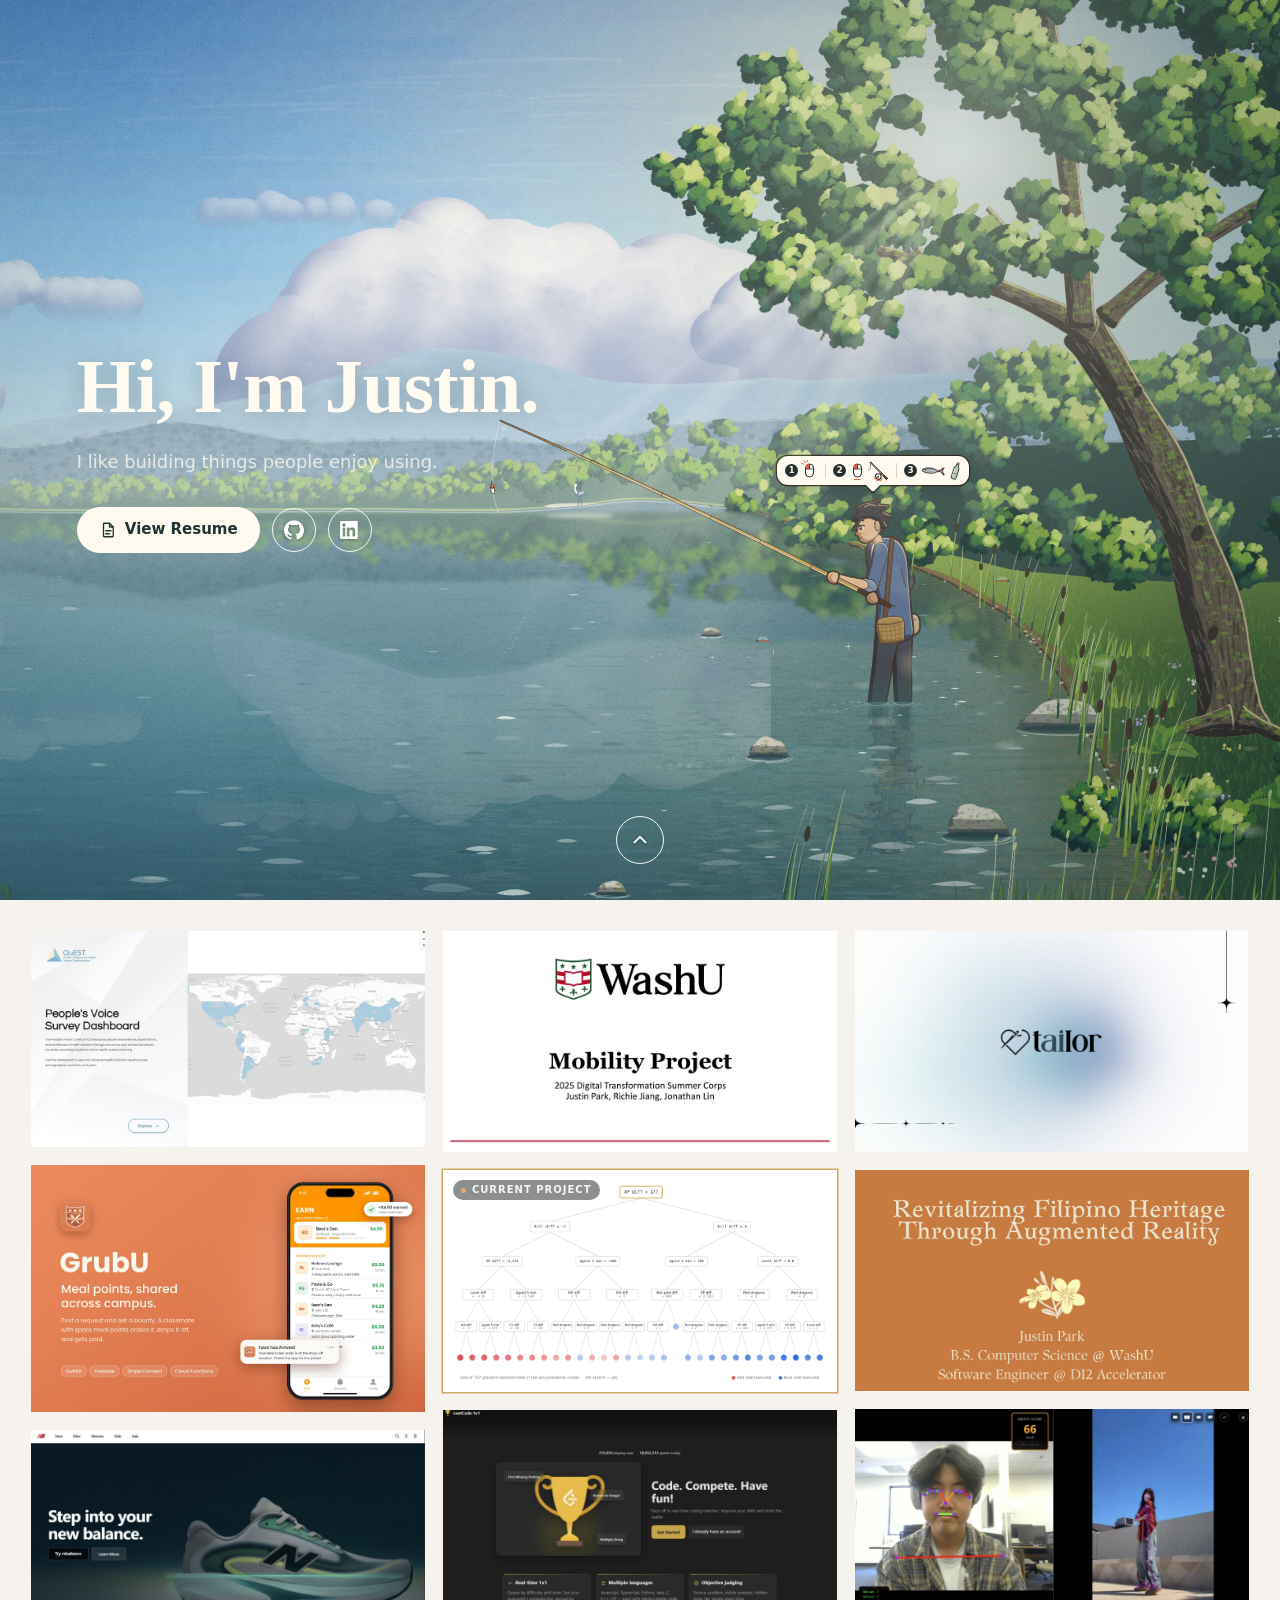
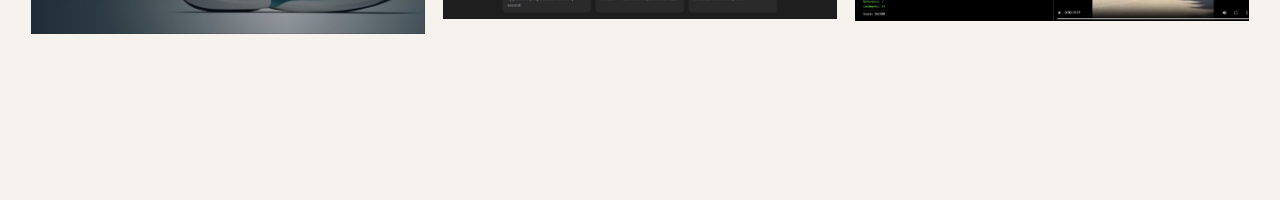
==== index.html @ 3a6d3395 "tailor kicker" ====
<!doctype html>
<html lang="en">
<head>
<meta charset="utf-8">
<meta name="viewport" content="width=device-width, initial-scale=1">
<title>Justin — Portfolio</title>
<style>
  :root { --ink: #fffaf0; --muted: rgba(255,250,240,.78); }
  * { box-sizing: border-box; }
  html, body { margin: 0; background: #2b4646; color: var(--ink); font-family: ui-serif, Georgia, "Times New Roman", serif; }
  /* the background: fixed, behind everything, ignores the pointer */
  #river { position: fixed; inset: 0; width: 100vw; height: 100vh; z-index: 0; pointer-events: none; display: block; }
  main { position: relative; z-index: 1; }
  .hero { min-height: 100vh; display: flex; align-items: center; padding: 0 clamp(20px, 6vw, 96px); }
  .hero-copy { max-width: min(560px, 42vw); }
  h1 { font-size: clamp(40px, 6vw, 84px); line-height: 1.02; margin: 0 0 22px; font-weight: 600; letter-spacing: -.01em; text-shadow: 0 1px 24px rgba(20,40,50,.25); }
  .lede { font: 400 clamp(16px, 1.4vw, 19px)/1.6 ui-sans-serif, system-ui, sans-serif; color: var(--muted); margin: 0 0 30px; max-width: 30em; }
  .actions { display: flex; align-items: center; gap: 12px; flex-wrap: wrap; }
  .cta { display: inline-flex; align-items: center; gap: 8px; font: 600 15px/1 ui-sans-serif, system-ui, sans-serif; color: #1f3434; background: #fffaf0; padding: 14px 22px; border-radius: 999px; text-decoration: none; transition: transform .2s ease, box-shadow .2s ease; }
  .cta:hover { transform: translateY(-1px); box-shadow: 0 8px 20px rgba(10,30,30,.25); }
  .cta svg { flex: none; }
  /* icon links: thin white ring like the reel arrow, frosted glass on hover */
  .icon-btn { width: 44px; height: 44px; border-radius: 50%; border: 1.5px solid rgba(255,255,255,.9); color: #fff; display: grid; place-items: center;
    transition: background-color .25s ease, backdrop-filter .25s ease, -webkit-backdrop-filter .25s ease; }
  .icon-btn svg { filter: drop-shadow(0 1px 1.5px rgba(0,0,0,.3)); }
  .icon-btn:hover { background: rgba(255,255,255,.14); -webkit-backdrop-filter: blur(10px) saturate(1.3); backdrop-filter: blur(10px) saturate(1.3); }
  .cta:focus-visible, .icon-btn:focus-visible { outline: 2px solid #fff; outline-offset: 3px; }
  .icon-btn .logo { display: block; filter: drop-shadow(0 1px 1.5px rgba(0,0,0,.3)); }
  body.dark-text { --ink: #142628; --muted: rgba(20,38,40,.78); }
  body.dark-text h1 { text-shadow: 0 1px 24px rgba(255,250,235,.35); }
  body.dark-text .cta { background: #142628; color: #fffaf0; }
  body.no-text .hero-copy { visibility: hidden; }
  /* selected work: a masonry image board, small gutters, tight edges */
  .below { background: #f6f3ee; padding: clamp(14px, 2.4vw, 32px); min-height: 100vh; }
  .board { --gap: clamp(12px, 1.4vw, 20px); display: flex; align-items: flex-start; gap: var(--gap); }
  .board .col { flex: 1 1 0; min-width: 0; display: flex; flex-direction: column; gap: var(--gap); }
  .tile { position: relative; display: block; overflow: hidden; background: #e7e2d9; color: #fff; text-decoration: none; }
  .tile img { display: block; width: 100%; height: auto; transition: transform .6s cubic-bezier(.2,.7,.2,1); }
  .tile .ph { display: block; width: 100%; }
  /* hover: darken, show the project's kicker + title (only when the tile has them) */
  .tile .info { position: absolute; inset: 0; display: grid; place-content: center; text-align: center; gap: 10px; padding: 24px;
    background: rgba(30,34,34,.62); opacity: 0; transition: opacity .3s ease; }
  .tile .info small { font: 600 13px/1 ui-sans-serif, system-ui, sans-serif; letter-spacing: .12em; text-transform: uppercase; opacity: .85; }
  .tile .info strong { font: 700 clamp(18px, 1.8vw, 24px)/1.2 ui-sans-serif, system-ui, sans-serif; }
  .tile.has-info:hover .info, .tile.has-info:focus-visible .info { opacity: 1; }
  .tile:hover img { transform: scale(1.03); }
  .tile:focus-visible { outline: 3px solid #e2b15a; outline-offset: 2px; }
  /* featured tile (e.g. my current project): a hairline ring + a quiet label */
  .tile.featured { box-shadow: 0 0 0 1.5px rgba(201,154,72,.85); }
  .tile .badge { position: absolute; top: 10px; left: 10px; z-index: 2; display: inline-flex; align-items: center; gap: 6px;
    padding: 5px 9px 5px 8px; border-radius: 999px; background: rgba(28,30,30,.5); color: rgba(255,255,255,.92);
    -webkit-backdrop-filter: blur(6px); backdrop-filter: blur(6px);
    font: 600 10px/1 ui-sans-serif, system-ui, sans-serif; letter-spacing: .1em; text-transform: uppercase; }
  .tile .badge i { width: 5px; height: 5px; border-radius: 50%; background: #e2b15a; }
  /* the reel-up arrow: a thin white ring + caret at the bottom of the hero; frosted glass on hover */
  .to-top { position: fixed; left: calc(50% - 24px); bottom: clamp(18px, 4vh, 40px); z-index: 20; width: 48px; height: 48px; padding: 0;
    border-radius: 50%; border: 1.5px solid rgba(255,255,255,.92); background: transparent; color: #fff; display: grid; place-items: center; cursor: pointer;
    transition: background-color .25s ease, backdrop-filter .25s ease, -webkit-backdrop-filter .25s ease, opacity .35s ease, visibility .35s; }
  .to-top svg { filter: drop-shadow(0 1px 1.5px rgba(0,0,0,.35)); }
  .to-top:hover, .to-top.rf-hooked { background: rgba(255,255,255,.14); -webkit-backdrop-filter: blur(10px) saturate(1.3); backdrop-filter: blur(10px) saturate(1.3); }
  .to-top:focus-visible { outline: 2px solid #fff; outline-offset: 4px; }
  .to-top.away { opacity: 0; visibility: hidden; pointer-events: none; }
  @media (max-width: 720px) {
    .hero { align-items: flex-end; padding-bottom: 14vh; background: linear-gradient(to top, rgba(18,36,38,.55), rgba(18,36,38,0) 55%); }
    .hero-copy { max-width: 100%; }
  }
</style>
</head>
<body>
<canvas id="river" aria-hidden="true"></canvas>
<main>
  <section class="hero">
    <div class="hero-copy">
      <h1>Hi, I'm Justin.</h1>
      <p class="lede">I like building things people enjoy using.</p>
      <div class="actions">
        <a class="cta" href="resume.pdf" target="_blank" rel="noopener">
          <svg viewBox="0 0 24 24" width="18" height="18" aria-hidden="true"><path d="M7 3h7l5 5v12a1 1 0 0 1-1 1H7a1 1 0 0 1-1-1V4a1 1 0 0 1 1-1Z M14 3v5h5 M9 13h7M9 17h5" fill="none" stroke="currentColor" stroke-width="1.8" stroke-linejoin="round" stroke-linecap="round"/></svg>
          View Resume
        </a>
        <a class="icon-btn" href="https://github.com/junjpark" target="_blank" rel="noopener" aria-label="GitHub" title="GitHub">
          <img class="logo" src="icons/github.svg" alt="" width="20" height="20">
        </a>
        <a class="icon-btn" href="https://www.linkedin.com/in/junyoung-justin-park/" target="_blank" rel="noopener" aria-label="LinkedIn" title="LinkedIn">
          <img class="logo" src="icons/linkedin.png" alt="" width="19" height="18">
        </a>
      </div>
    </div>
  </section>
  <section class="below" id="work" aria-label="Selected work">
    <div class="board" id="board"></div>
  </section>
</main>
<button class="to-top" id="to-top" type="button" aria-label="See my work">
        <svg viewBox="0 0 24 24" width="22" height="22" aria-hidden="true"><path d="M6 14.5 12 8.5l6 6" fill="none" stroke="currentColor" stroke-width="2" stroke-linecap="round" stroke-linejoin="round"/></svg>
      </button>

<script src="river-fisher.js"></script>
<script>
  // Your fun facts: every fact is caught once (in shuffled order) before any repeats.
  // Each fact is one appearance of its catch.
  RiverFisher.init(document.getElementById('river'), {
    facts: {
      fish: [],   // no plain fish: every catch is one of the treasures below
      jjajangmyeon: ['Jjajangmyeon is my favorite food, both to eat and to cook!'],
      // linkText becomes a link once you fill in `link`
      bottle: [{ text: 'Click here to go to my food blog! Read about my recipe ideas, my food diary, and more. (Under construction)', linkText: 'Click here to go to my food blog!', link: '' }],
      viola: ["I played the viola for over 10 years, and my favorite piece I've played is the Debussy String Quartet!"],
      overwatch: ['I used to play Overwatch semi-professionally, ranking in the top 50 players in the US!'],
      tinikling: [{ text: 'I took a leap of faith and joined Tinikling last year, and it was my best decision in college! Watch us perform here.', linkText: 'Watch us perform here', link: '' }],
      hongkong: ["I'm currently studying AI/ML abroad in Hong Kong at HKUST!"],
    },
    // extra catches drawn from an image file (only appear once the file exists)
    catchImages: {
      overwatch: { src: 'catches/overwatch.svg', label: 'an Overwatch emblem', size: 36 },
    },
  });
  // Selected work: one entry per tile, in reading order (top-left → bottom-right). Add `src` (an image in work/),
  // and optionally a title, kicker, link (`href`) and `badge` (highlights the tile with a label).
  // Tiles without an image show as a soft placeholder at the given aspect ratio (w × h) so the layout is visible.
  const WORK = [
    { src: 'work/peoples-voice-dashboard.jpg', w: 2000, h: 1099, kicker: 'Data visualization', title: "People's Voice Survey Dashboard" },
    { src: 'work/mobility-project.jpg', w: 1920, h: 1080, kicker: 'WashU Digital Transformation', title: 'Mobility Project' },
    { src: 'work/tailor.jpg', w: 2000, h: 1124, kicker: 'AI-powered iOS app', title: 'tailor' },
    { src: 'work/grubu.jpg', w: 2000, h: 1250, kicker: 'iOS app', title: 'GrubU' },
    { src: 'work/win-probability-tree.png', w: 2000, h: 1125, kicker: 'Machine learning', title: 'League of Legends Game Review', badge: 'Current project' },
    { src: 'work/filipino-heritage-ar.jpg', w: 2000, h: 1121, kicker: 'Proof-of-concept proposal', title: 'Revitalizing Filipino Heritage Through AR' },
    { src: 'work/rebalance.jpg', w: 1688, h: 876, kicker: 'LLM API', title: 'ReBalance' },
    { src: 'work/leetcode-1v1.jpg', w: 1672, h: 888, kicker: 'Web app', title: 'LeetCode 1v1' },
    { src: 'work/cory.jpg', w: 1680, h: 904, kicker: 'Computer vision', title: 'cory' },
    // e.g. { src: 'work/blue-bee-hill.jpg', w: 1600, h: 1600, kicker: 'Linel', title: 'Blue Bee Hill', href: 'https://…' },
  ];
  (function renderBoard() {
    const board = document.getElementById('board');
    const tiles = [];
    const tones = ['#e4ddd2', '#dfe4dc', '#e7e0d6', '#dde2e4', '#e9e3da', '#e1ddd5', '#e5e1d7', '#dbe1dc', '#e8e2db'];
    WORK.forEach((it, i) => {
      const t = document.createElement(it.href ? 'a' : 'div');
      t.className = 'tile' + (it.title || it.kicker ? ' has-info' : '') + (it.badge ? ' featured' : '');
      if (it.href) { t.href = it.href; t.target = '_blank'; t.rel = 'noopener'; }
      if (it.src) {
        const img = new Image(); img.src = it.src; img.alt = it.title || ''; img.loading = 'lazy'; img.decoding = 'async';
        if (it.w && it.h) { img.width = it.w; img.height = it.h; }
        t.appendChild(img);
      } else {
        const ph = document.createElement('span'); ph.className = 'ph';
        ph.style.aspectRatio = (it.w || 1) + ' / ' + (it.h || 1); ph.style.background = tones[i % tones.length];
        t.appendChild(ph); t.setAttribute('aria-hidden', 'true');
      }
      if (it.title || it.kicker) {
        const info = document.createElement('span'); info.className = 'info';
        if (it.kicker) { const k = document.createElement('small'); k.textContent = it.kicker; info.appendChild(k); }
        if (it.title) { const s = document.createElement('strong'); s.textContent = it.title; info.appendChild(s); }
        t.appendChild(info);
      }
      if (it.badge) {
        const b = document.createElement('span'); b.className = 'badge';
        b.innerHTML = '<i aria-hidden="true"></i>'; b.append(it.badge); t.appendChild(b);
      }
      tiles.push({ el: t, ratio: (it.h || 1) / (it.w || 1) });
    });
    // deal tiles into columns left → right, row by row, so the board reads in WORK order
    let cols = 0;
    const layout = () => {
      const w = board.clientWidth, n = w >= 1000 ? 3 : w >= 600 ? 2 : 1;
      if (n === cols) return; cols = n;
      board.textContent = '';
      const colEls = [];
      for (let c = 0; c < n; c++) { const el = document.createElement('div'); el.className = 'col'; board.appendChild(el); colEls.push(el); }
      tiles.forEach((tl, i) => colEls[i % n].appendChild(tl.el));
    };
    layout(); window.addEventListener('resize', layout);
  })();
  // the arrow: he hooks it, struggles, and hauls the content below up into view
  const arrow = document.getElementById('to-top');
  // it belongs to the hero: fade it out once the content is in view
  const syncArrow = () => arrow.classList.toggle('away', window.scrollY > window.innerHeight * 0.35 && !arrow.classList.contains('rf-hooked'));
  window.addEventListener('scroll', syncArrow, { passive: true }); syncArrow();
  arrow.addEventListener('click', () => RiverFisher.reelUp(arrow, { to: document.getElementById('work') }).then(syncArrow));
</script>
</body>
</html>
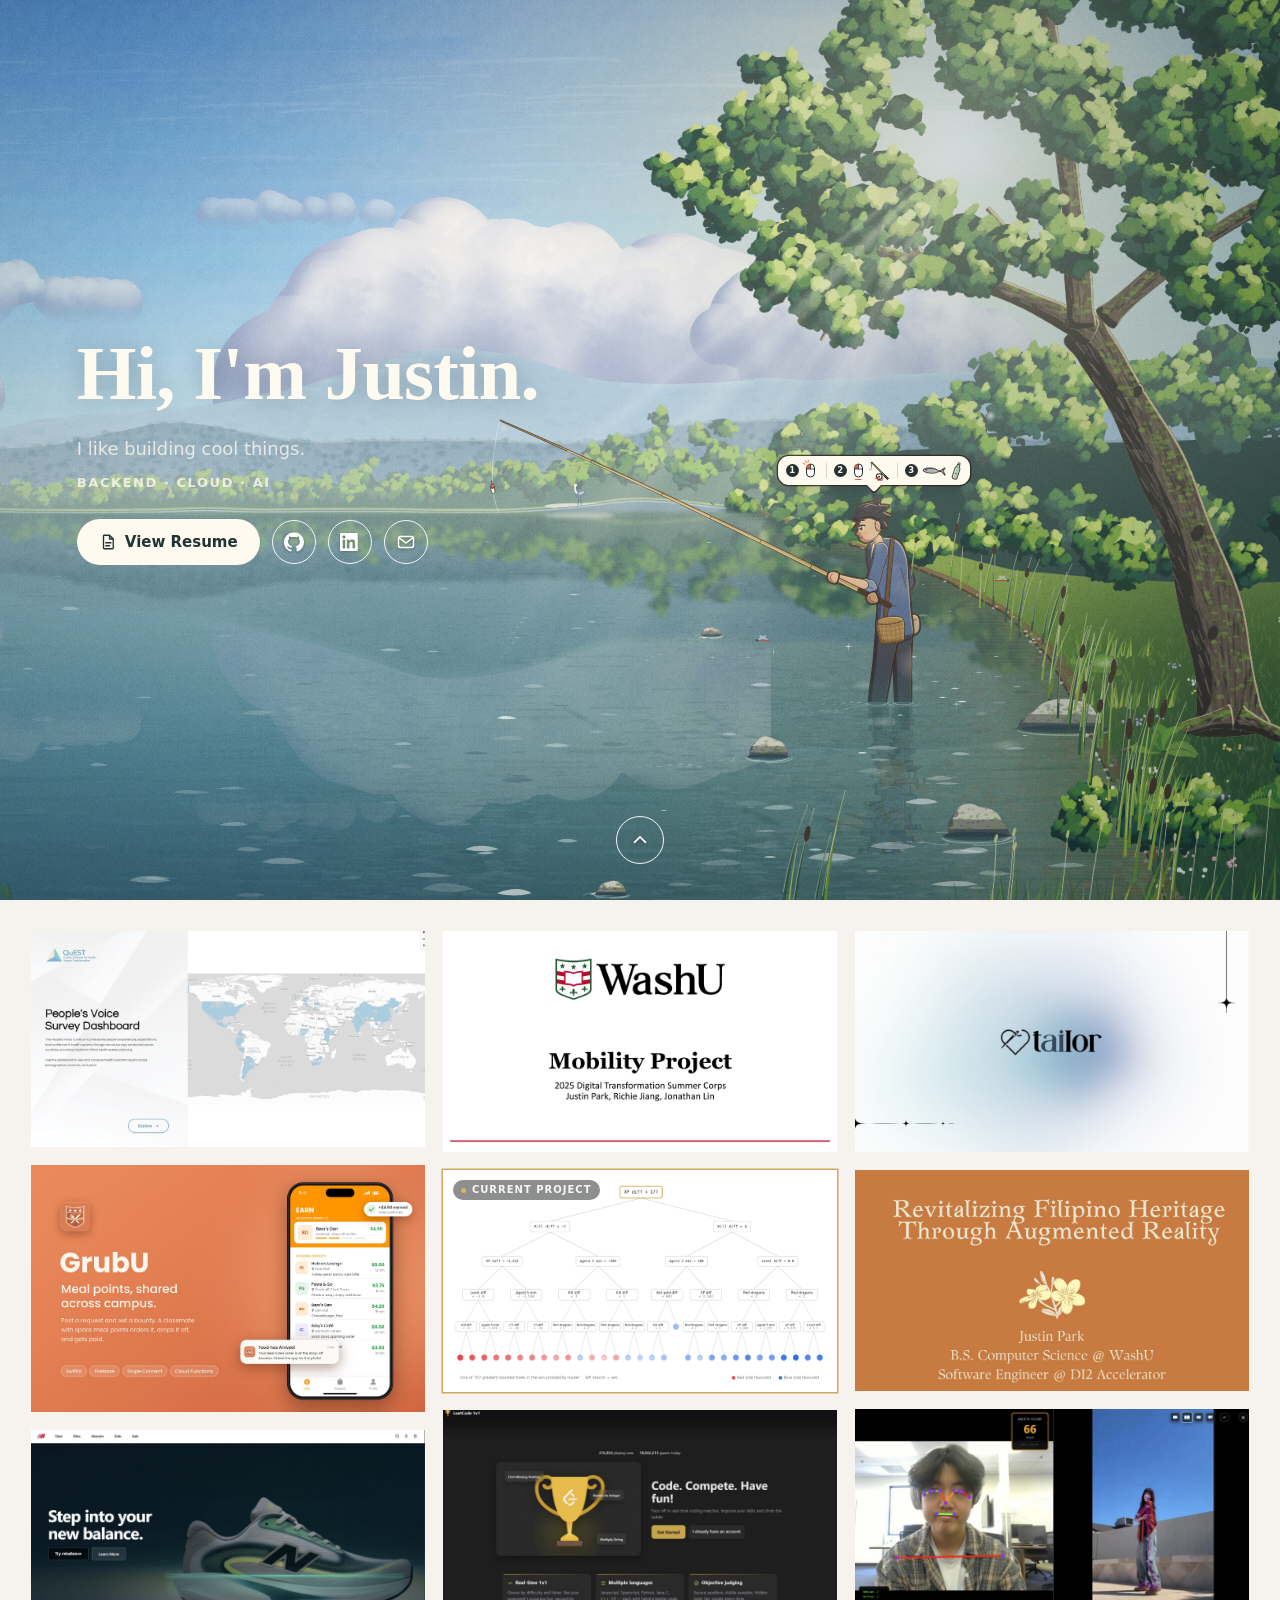
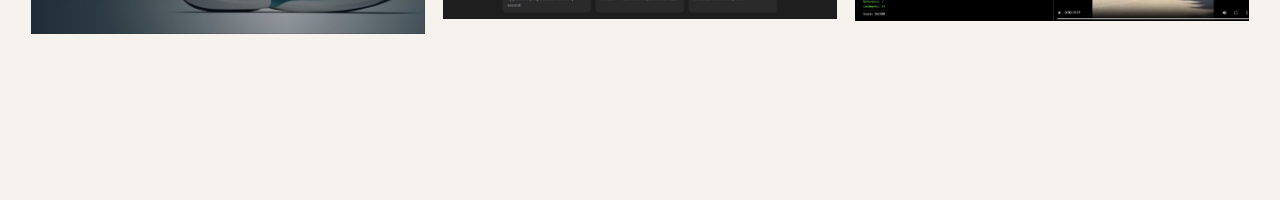
==== commit 2d20e27d: "Phase 1 quick wins: hero line + focus label, email button, Tinikling link, food-blog fact" ====
--- a/index.html
+++ b/index.html
@@ -14,7 +14,9 @@
   .hero { min-height: 100vh; display: flex; align-items: center; padding: 0 clamp(20px, 6vw, 96px); }
   .hero-copy { max-width: min(560px, 42vw); }
   h1 { font-size: clamp(40px, 6vw, 84px); line-height: 1.02; margin: 0 0 22px; font-weight: 600; letter-spacing: -.01em; text-shadow: 0 1px 24px rgba(20,40,50,.25); }
-  .lede { font: 400 clamp(16px, 1.4vw, 19px)/1.6 ui-sans-serif, system-ui, sans-serif; color: var(--muted); margin: 0 0 30px; max-width: 30em; }
+  .lede { font: 400 clamp(16px, 1.4vw, 19px)/1.6 ui-sans-serif, system-ui, sans-serif; color: var(--muted); margin: 0 0 12px; max-width: 30em; }
+  /* focus label: same treatment as the work board's kickers */
+  .focus { font: 600 13px/1 ui-sans-serif, system-ui, sans-serif; letter-spacing: .12em; text-transform: uppercase; color: var(--muted); margin: 0 0 30px; }
   .actions { display: flex; align-items: center; gap: 12px; flex-wrap: wrap; }
   .cta { display: inline-flex; align-items: center; gap: 8px; font: 600 15px/1 ui-sans-serif, system-ui, sans-serif; color: #1f3434; background: #fffaf0; padding: 14px 22px; border-radius: 999px; text-decoration: none; transition: transform .2s ease, box-shadow .2s ease; }
   .cta:hover { transform: translateY(-1px); box-shadow: 0 8px 20px rgba(10,30,30,.25); }
@@ -72,7 +74,8 @@
   <section class="hero">
     <div class="hero-copy">
       <h1>Hi, I'm Justin.</h1>
-      <p class="lede">I like building things people enjoy using.</p>
+      <p class="lede">I like building cool things.</p>
+      <p class="focus">Backend · Cloud · AI</p>
       <div class="actions">
         <a class="cta" href="resume.pdf" target="_blank" rel="noopener">
           <svg viewBox="0 0 24 24" width="18" height="18" aria-hidden="true"><path d="M7 3h7l5 5v12a1 1 0 0 1-1 1H7a1 1 0 0 1-1-1V4a1 1 0 0 1 1-1Z M14 3v5h5 M9 13h7M9 17h5" fill="none" stroke="currentColor" stroke-width="1.8" stroke-linejoin="round" stroke-linecap="round"/></svg>
@@ -83,6 +86,9 @@
         </a>
         <a class="icon-btn" href="https://www.linkedin.com/in/junyoung-justin-park/" target="_blank" rel="noopener" aria-label="LinkedIn" title="LinkedIn">
           <img class="logo" src="icons/linkedin.png" alt="" width="19" height="18">
+        </a>
+        <a class="icon-btn" href="mailto:junjpark02@gmail.com" aria-label="Email" title="Email">
+          <img class="logo" src="icons/mail.svg" alt="" width="20" height="20">
         </a>
       </div>
     </div>
@@ -103,11 +109,10 @@
     facts: {
       fish: [],   // no plain fish: every catch is one of the treasures below
       jjajangmyeon: ['Jjajangmyeon is my favorite food, both to eat and to cook!'],
-      // linkText becomes a link once you fill in `link`
-      bottle: [{ text: 'Click here to go to my food blog! Read about my recipe ideas, my food diary, and more. (Under construction)', linkText: 'Click here to go to my food blog!', link: '' }],
+      bottle: ["I'm working on a food blog: recipe ideas, a food diary and more. Coming soon!"],
       viola: ["I played the viola for over 10 years, and my favorite piece I've played is the Debussy String Quartet!"],
       overwatch: ['I used to play Overwatch semi-professionally, ranking in the top 50 players in the US!'],
-      tinikling: [{ text: 'I took a leap of faith and joined Tinikling last year, and it was my best decision in college! Watch us perform here.', linkText: 'Watch us perform here', link: '' }],
+      tinikling: [{ text: 'I took a leap of faith and joined Tinikling last year, and it was my best decision in college! Watch us perform here.', linkText: 'Watch us perform here', link: 'https://www.youtube.com/watch?v=qcwGhEe47U8' }],
       hongkong: ["I'm currently studying AI/ML abroad in Hong Kong at HKUST!"],
     },
     // extra catches drawn from an image file (only appear once the file exists)
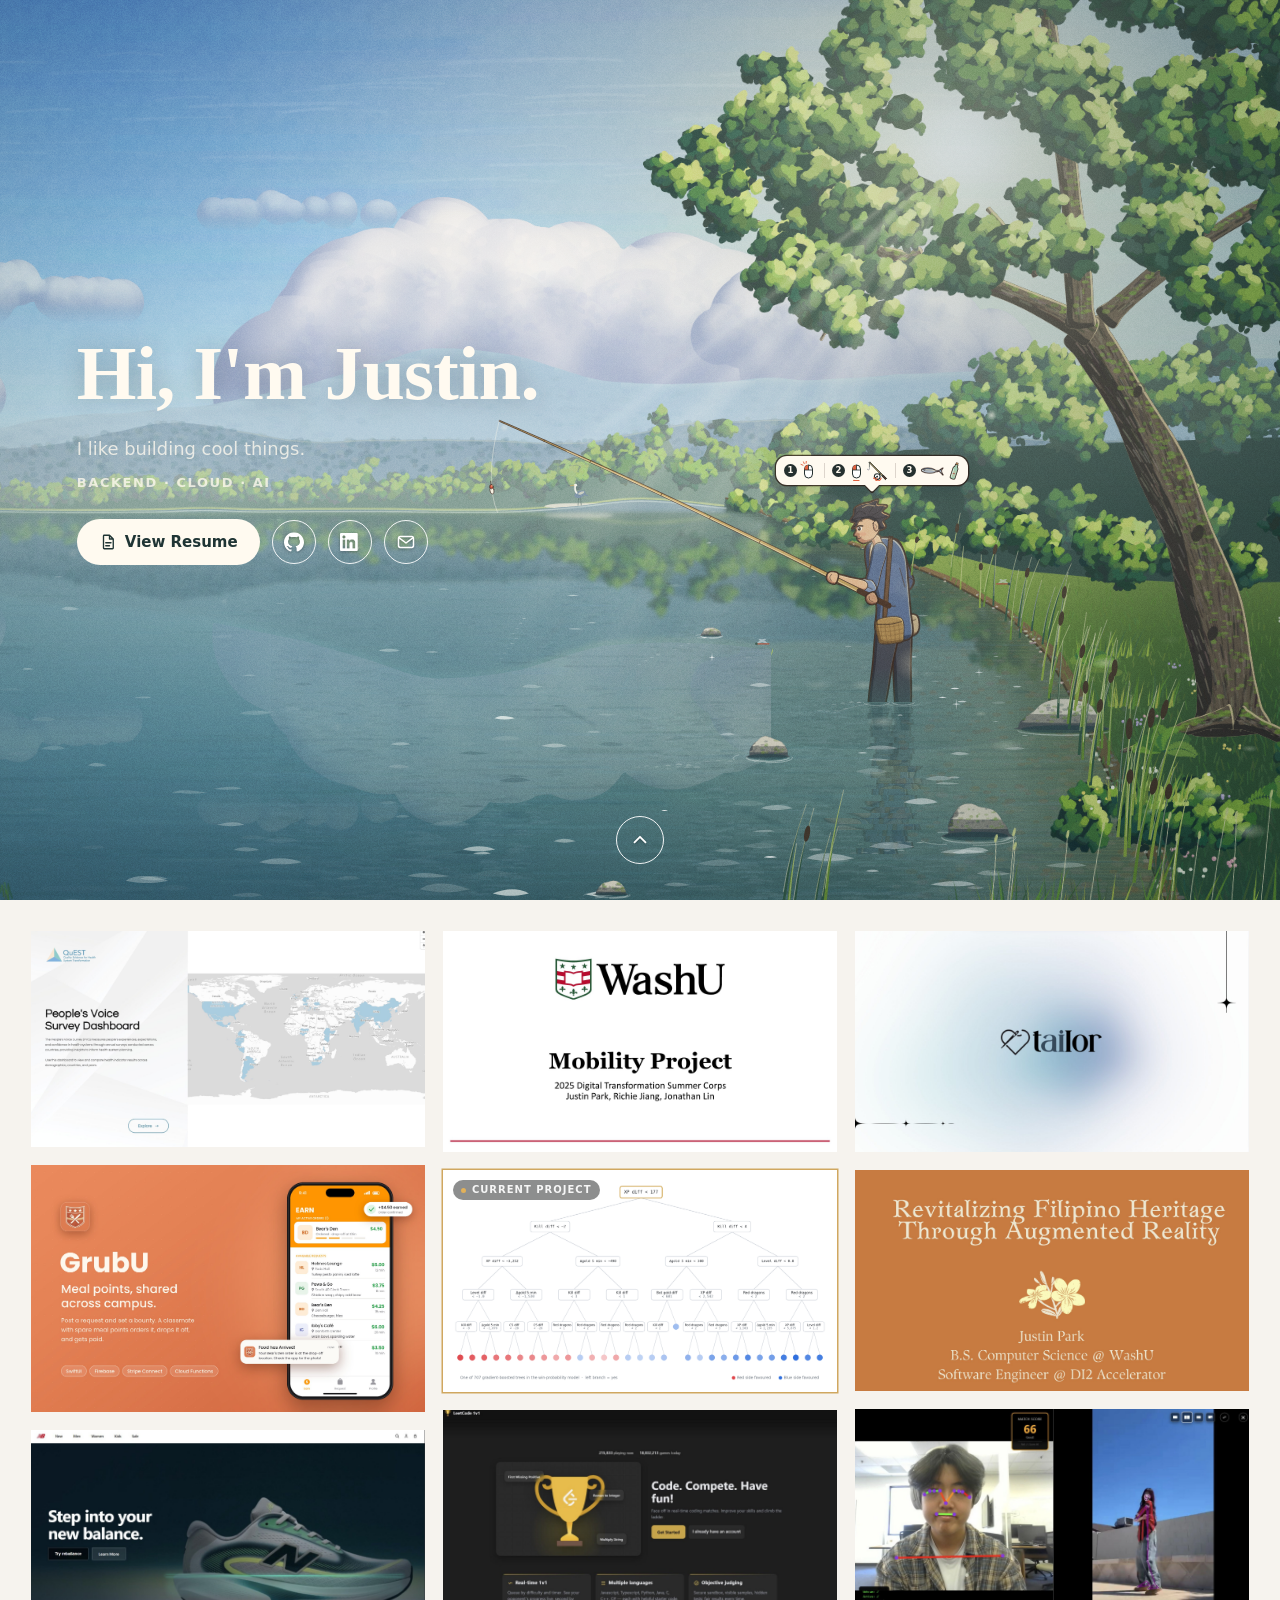
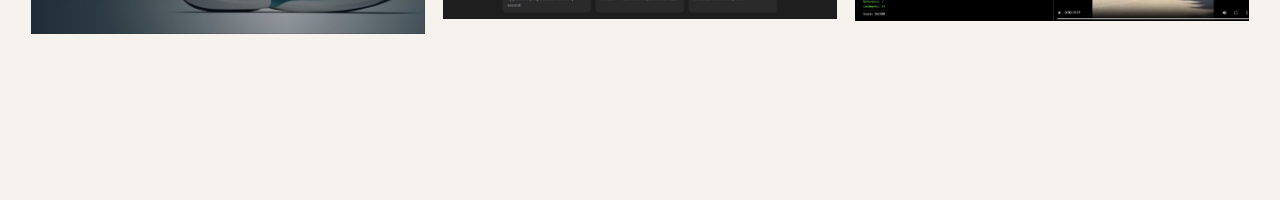
==== commit 30ad397f: "Case-study pages: shared template + 9 project pages, board tiles link to them" ====
--- a/index.html
+++ b/index.html
@@ -121,18 +121,18 @@
     },
   });
   // Selected work: one entry per tile, in reading order (top-left → bottom-right). Add `src` (an image in work/),
-  // and optionally a title, kicker, link (`href`) and `badge` (highlights the tile with a label).
+  // and optionally a title, kicker, link (`href`: a case study in projects/, or an external URL, which opens in a new tab) and `badge` (highlights the tile with a label).
   // Tiles without an image show as a soft placeholder at the given aspect ratio (w × h) so the layout is visible.
   const WORK = [
-    { src: 'work/peoples-voice-dashboard.jpg', w: 2000, h: 1099, kicker: 'Data visualization', title: "People's Voice Survey Dashboard" },
-    { src: 'work/mobility-project.jpg', w: 1920, h: 1080, kicker: 'WashU Digital Transformation', title: 'Mobility Project' },
-    { src: 'work/tailor.jpg', w: 2000, h: 1124, kicker: 'AI-powered iOS app', title: 'tailor' },
-    { src: 'work/grubu.jpg', w: 2000, h: 1250, kicker: 'iOS app', title: 'GrubU' },
-    { src: 'work/win-probability-tree.png', w: 2000, h: 1125, kicker: 'Machine learning', title: 'League of Legends Game Review', badge: 'Current project' },
-    { src: 'work/filipino-heritage-ar.jpg', w: 2000, h: 1121, kicker: 'Proof-of-concept proposal', title: 'Revitalizing Filipino Heritage Through AR' },
-    { src: 'work/rebalance.jpg', w: 1688, h: 876, kicker: 'LLM API', title: 'ReBalance' },
-    { src: 'work/leetcode-1v1.jpg', w: 1672, h: 888, kicker: 'Web app', title: 'LeetCode 1v1' },
-    { src: 'work/cory.jpg', w: 1680, h: 904, kicker: 'Computer vision', title: 'cory' },
+    { src: 'work/peoples-voice-dashboard.jpg', w: 2000, h: 1099, kicker: 'Data visualization', title: "People's Voice Survey Dashboard", href: 'projects/peoples-voice-dashboard.html' },
+    { src: 'work/mobility-project.jpg', w: 1920, h: 1080, kicker: 'WashU Digital Transformation', title: 'Mobility Project', href: 'projects/mobility-project.html' },
+    { src: 'work/tailor.jpg', w: 2000, h: 1124, kicker: 'AI-powered iOS app', title: 'tailor', href: 'projects/tailor.html' },
+    { src: 'work/grubu.jpg', w: 2000, h: 1250, kicker: 'iOS app', title: 'GrubU', href: 'projects/grubu.html' },
+    { src: 'work/win-probability-tree.png', w: 2000, h: 1125, kicker: 'Machine learning', title: 'League of Legends Game Review', badge: 'Current project', href: 'projects/league-game-review.html' },
+    { src: 'work/filipino-heritage-ar.jpg', w: 2000, h: 1121, kicker: 'Proof-of-concept proposal', title: 'Revitalizing Filipino Heritage Through AR', href: 'projects/filipino-heritage-ar.html' },
+    { src: 'work/rebalance.jpg', w: 1688, h: 876, kicker: 'LLM API', title: 'ReBalance', href: 'projects/rebalance.html' },
+    { src: 'work/leetcode-1v1.jpg', w: 1672, h: 888, kicker: 'Web app', title: 'LeetCode 1v1', href: 'projects/leetcode-1v1.html' },
+    { src: 'work/cory.jpg', w: 1680, h: 904, kicker: 'Computer vision', title: 'cory', href: 'projects/cory.html' },
     // e.g. { src: 'work/blue-bee-hill.jpg', w: 1600, h: 1600, kicker: 'Linel', title: 'Blue Bee Hill', href: 'https://…' },
   ];
   (function renderBoard() {
@@ -142,7 +142,7 @@
     WORK.forEach((it, i) => {
       const t = document.createElement(it.href ? 'a' : 'div');
       t.className = 'tile' + (it.title || it.kicker ? ' has-info' : '') + (it.badge ? ' featured' : '');
-      if (it.href) { t.href = it.href; t.target = '_blank'; t.rel = 'noopener'; }
+      if (it.href) { t.href = it.href; if (/^https?:/.test(it.href)) { t.target = '_blank'; t.rel = 'noopener'; } }  // case studies open in the same tab
       if (it.src) {
         const img = new Image(); img.src = it.src; img.alt = it.title || ''; img.loading = 'lazy'; img.decoding = 'async';
         if (it.w && it.h) { img.width = it.w; img.height = it.h; }
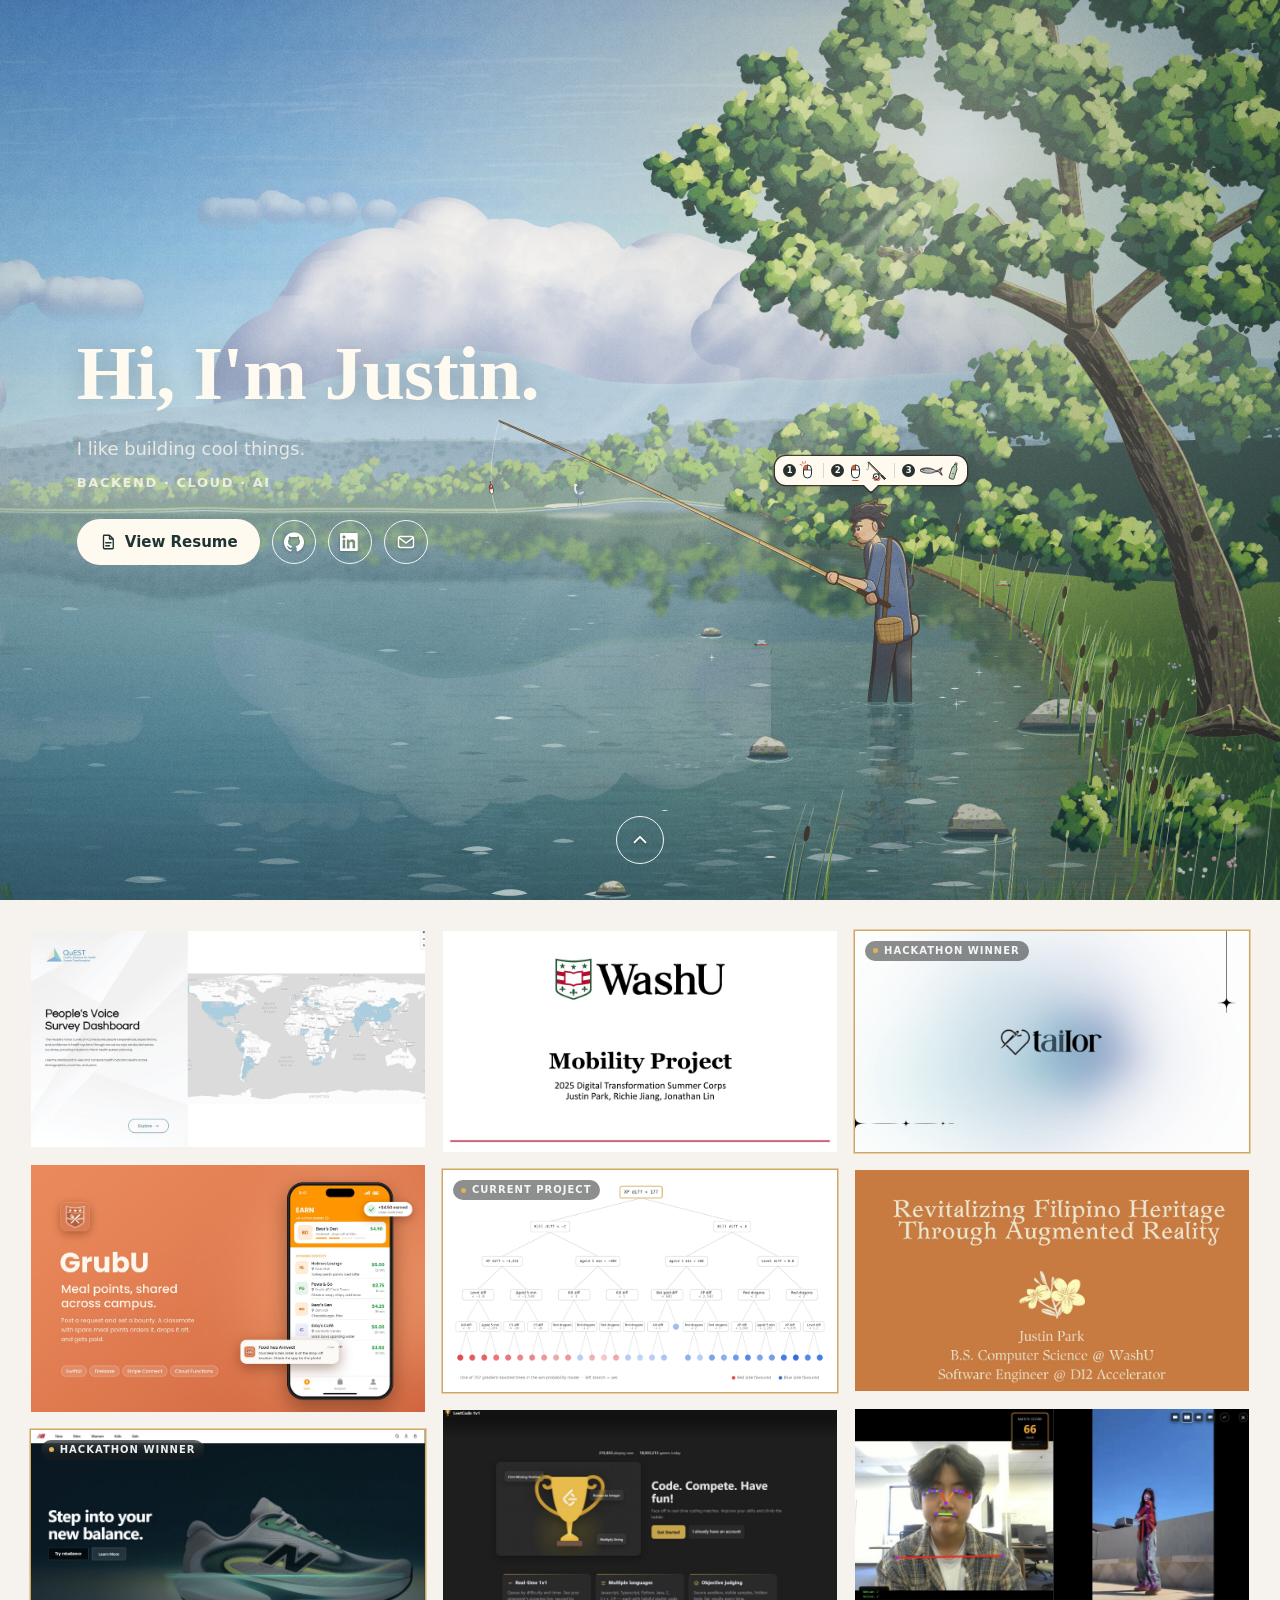
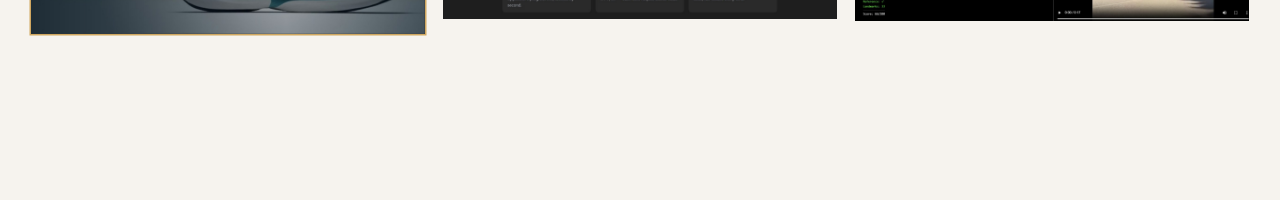
==== commit 443cfaed: "Write case-study content for all nine projects; add hackathon-winner badges Fill Overview, What I bu" ====
--- a/index.html
+++ b/index.html
@@ -126,11 +126,11 @@
   const WORK = [
     { src: 'work/peoples-voice-dashboard.jpg', w: 2000, h: 1099, kicker: 'Data visualization', title: "People's Voice Survey Dashboard", href: 'projects/peoples-voice-dashboard.html' },
     { src: 'work/mobility-project.jpg', w: 1920, h: 1080, kicker: 'WashU Digital Transformation', title: 'Mobility Project', href: 'projects/mobility-project.html' },
-    { src: 'work/tailor.jpg', w: 2000, h: 1124, kicker: 'AI-powered iOS app', title: 'tailor', href: 'projects/tailor.html' },
+    { src: 'work/tailor.jpg', w: 2000, h: 1124, kicker: 'AI-powered mobile app', title: 'tailor', badge: 'Hackathon winner', href: 'projects/tailor.html' },
     { src: 'work/grubu.jpg', w: 2000, h: 1250, kicker: 'iOS app', title: 'GrubU', href: 'projects/grubu.html' },
     { src: 'work/win-probability-tree.png', w: 2000, h: 1125, kicker: 'Machine learning', title: 'League of Legends Game Review', badge: 'Current project', href: 'projects/league-game-review.html' },
     { src: 'work/filipino-heritage-ar.jpg', w: 2000, h: 1121, kicker: 'Proof-of-concept proposal', title: 'Revitalizing Filipino Heritage Through AR', href: 'projects/filipino-heritage-ar.html' },
-    { src: 'work/rebalance.jpg', w: 1688, h: 876, kicker: 'LLM API', title: 'ReBalance', href: 'projects/rebalance.html' },
+    { src: 'work/rebalance.jpg', w: 1688, h: 876, kicker: 'LLM API', title: 'ReBalance', badge: 'Hackathon winner', href: 'projects/rebalance.html' },
     { src: 'work/leetcode-1v1.jpg', w: 1672, h: 888, kicker: 'Web app', title: 'LeetCode 1v1', href: 'projects/leetcode-1v1.html' },
     { src: 'work/cory.jpg', w: 1680, h: 904, kicker: 'Computer vision', title: 'cory', href: 'projects/cory.html' },
     // e.g. { src: 'work/blue-bee-hill.jpg', w: 1600, h: 1600, kicker: 'Linel', title: 'Blue Bee Hill', href: 'https://…' },
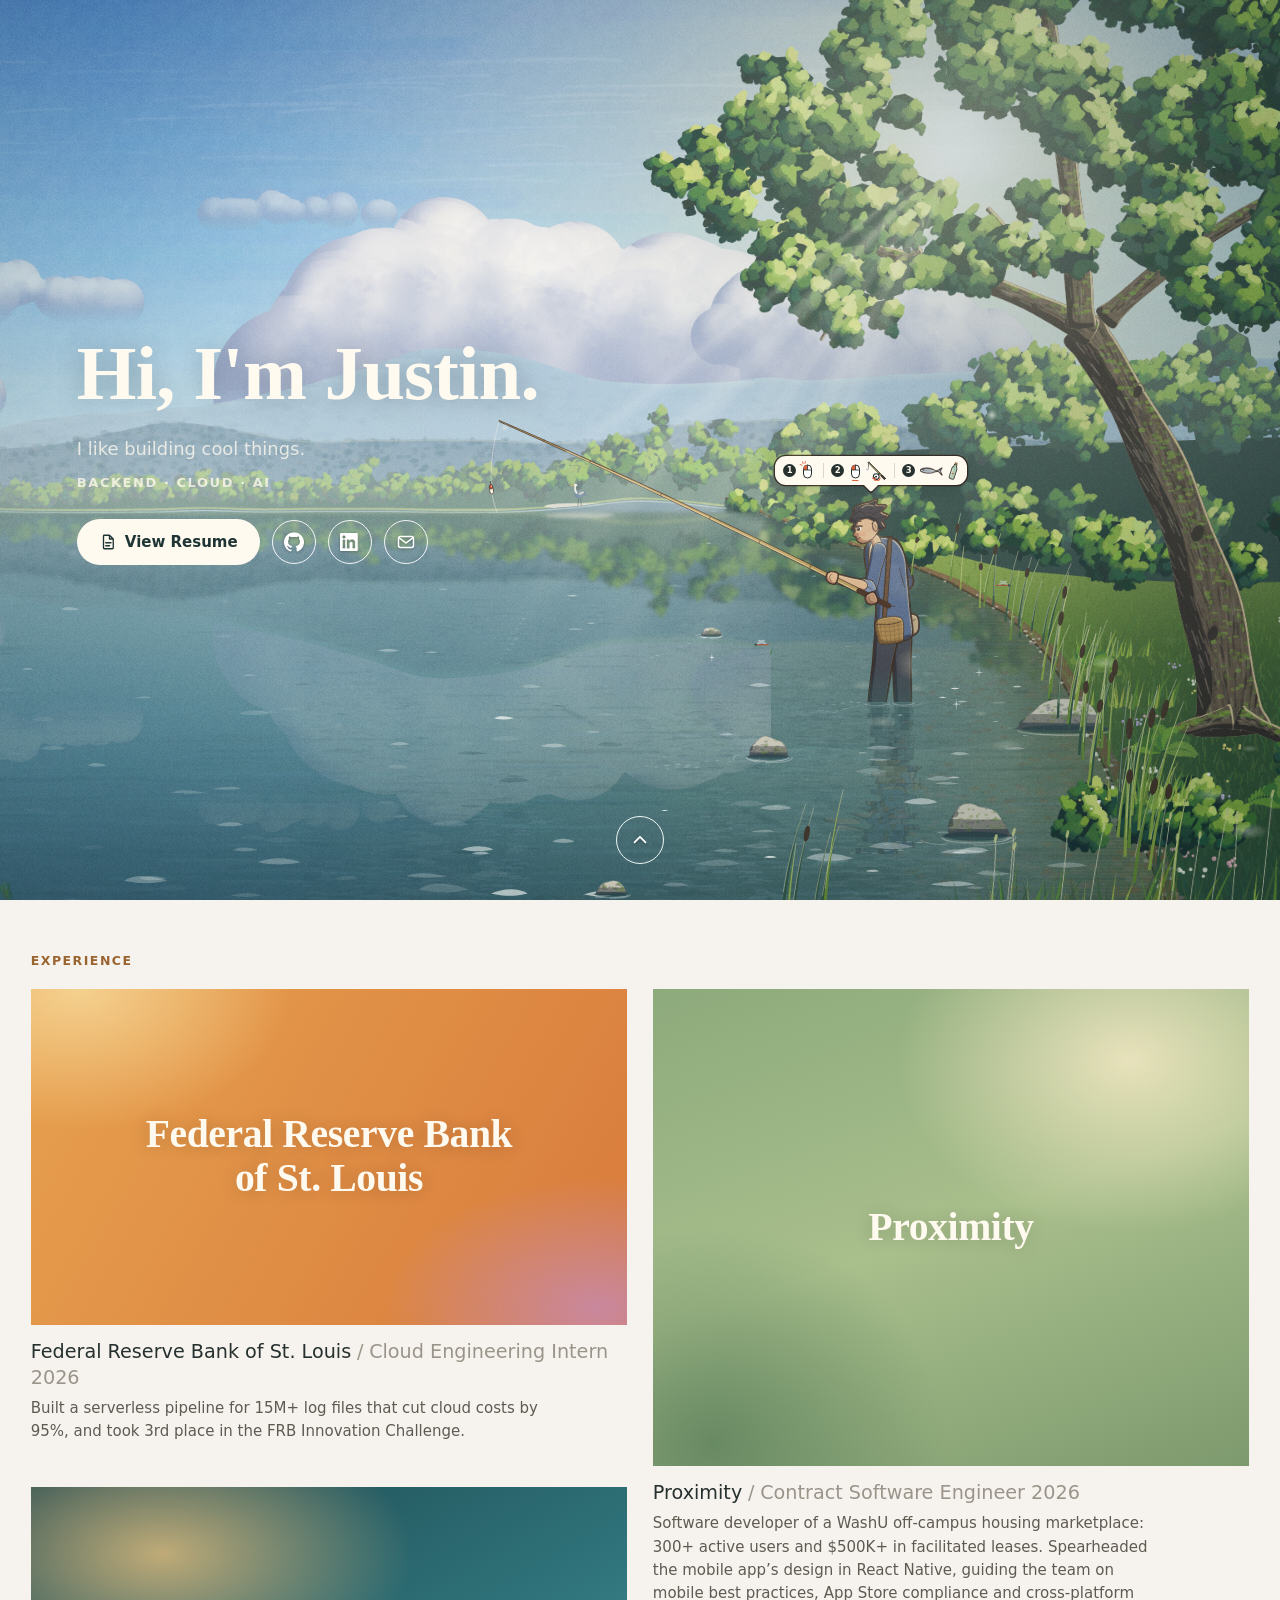
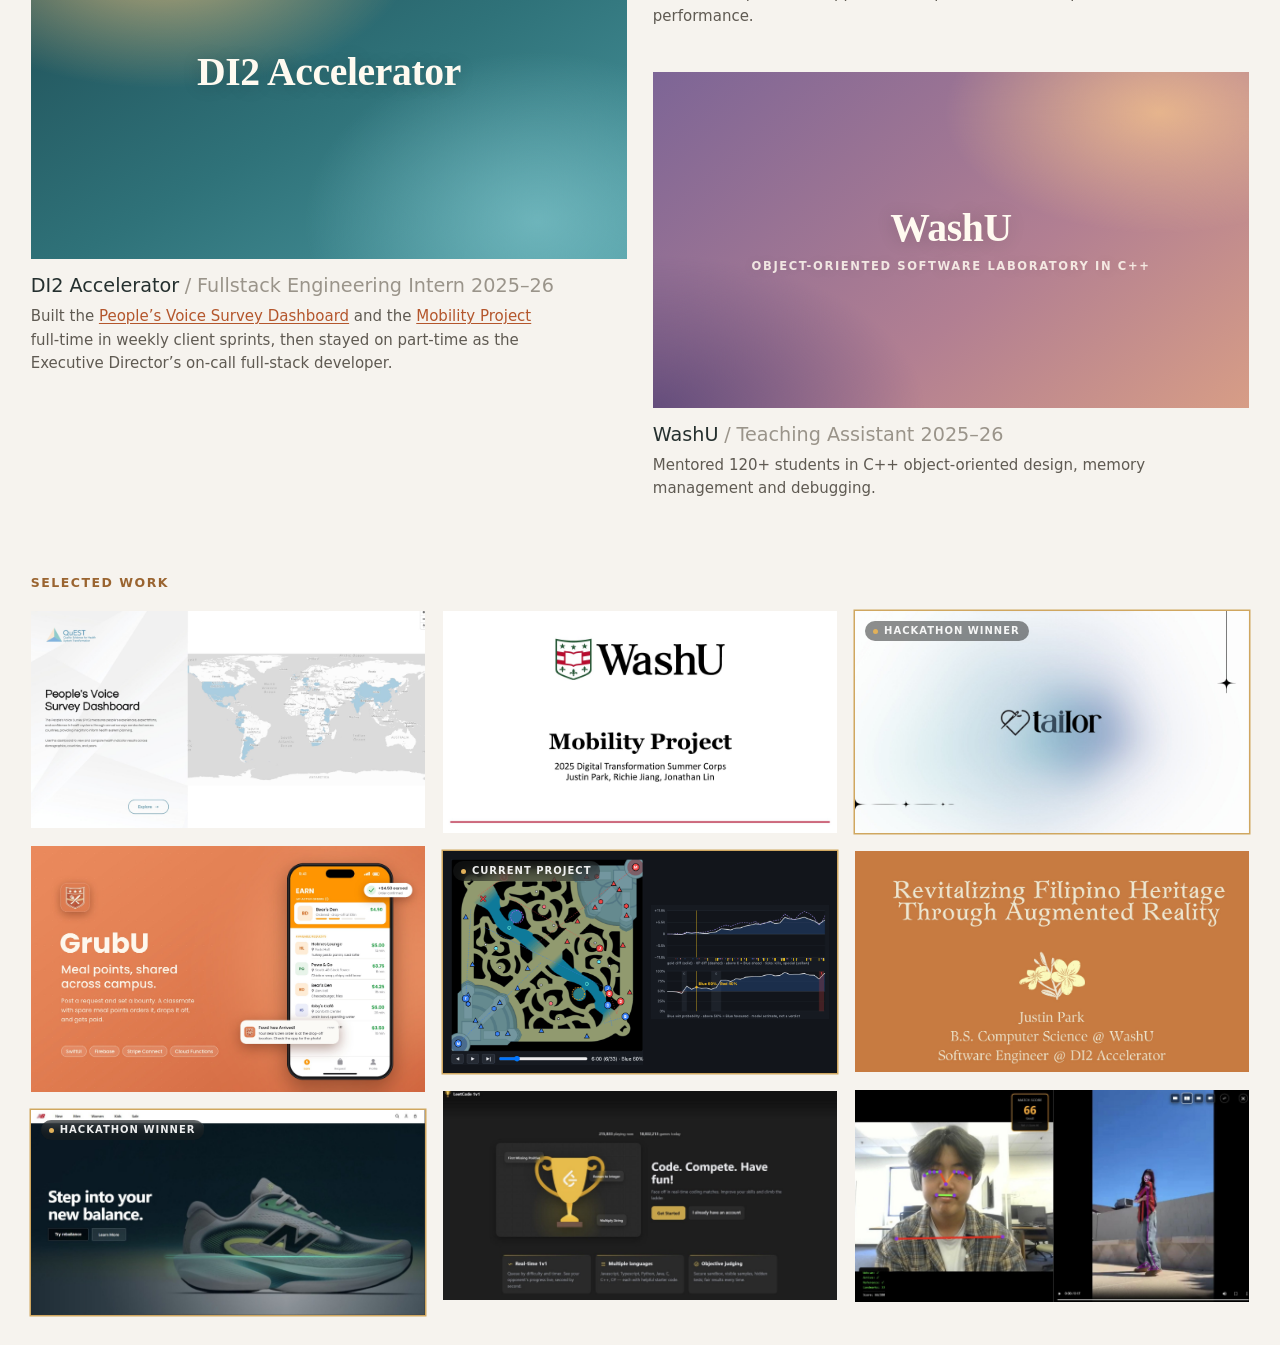
==== commit c7057f5d: "Add Experience section, demos and media to case studies - Main page: new Experience section above th" ====
--- a/index.html
+++ b/index.html
@@ -62,9 +62,32 @@
   .to-top:hover, .to-top.rf-hooked { background: rgba(255,255,255,.14); -webkit-backdrop-filter: blur(10px) saturate(1.3); backdrop-filter: blur(10px) saturate(1.3); }
   .to-top:focus-visible { outline: 2px solid #fff; outline-offset: 4px; }
   .to-top.away { opacity: 0; visibility: hidden; pointer-events: none; }
+  /* experience: two staggered columns of cover cards, each captioned "Org / role year" */
+  .section-kicker { font: 700 12.5px/1 ui-sans-serif, system-ui, sans-serif; letter-spacing: .12em; text-transform: uppercase; color: #9a6430;
+    margin: clamp(10px, 2vw, 24px) 0 clamp(14px, 2vw, 22px); }
+  .xp { display: grid; grid-template-columns: 1fr 1fr; column-gap: clamp(16px, 2vw, 28px); align-items: start; margin-bottom: clamp(40px, 6vw, 88px); }
+  .xp-col { display: flex; flex-direction: column; gap: clamp(28px, 3.4vw, 52px); }
+  .xp-card { margin: 0; }
+  .xp-art { position: relative; aspect-ratio: var(--r, 16 / 9); display: grid; place-items: center; overflow: hidden; padding: 24px; text-align: center;
+    color: #fffaf0; font: 600 clamp(26px, 3.1vw, 46px)/1.1 ui-serif, Georgia, "Times New Roman", serif; letter-spacing: -.01em;
+    text-shadow: 0 1px 18px rgba(30, 20, 10, .18); }
+  .xp-art small { display: block; margin-top: 10px; font: 600 clamp(11px, .9vw, 13px)/1 ui-sans-serif, system-ui, sans-serif; letter-spacing: .14em; text-transform: uppercase; opacity: .85; }
+  .xp-card figcaption { margin-top: 14px; font: 400 clamp(17px, 1.5vw, 22px)/1.35 ui-sans-serif, system-ui, sans-serif; color: #25302f; }
+  .xp-card figcaption .sep, .xp-card figcaption .role { color: #9a948a; }
+  .xp-card figcaption .sep { margin: 0 .3em; }
+  .xp-card p { margin: 6px 0 0; max-width: 34em; font: 400 15px/1.55 ui-sans-serif, system-ui, sans-serif; color: #5f5a52; }
+  .xp-card p a { color: #b4562c; text-underline-offset: 2px; }
+  .xp-card p a:hover { color: #8a3f1e; }
+  .xp-di2  { background: radial-gradient(70% 60% at 22% 18%, rgba(244, 199, 128, .75), transparent 60%), radial-gradient(60% 70% at 85% 90%, rgba(120, 190, 196, .8), transparent 65%), linear-gradient(150deg, #1d4850, #2f7279 55%, #4b98a0); }
+  .xp-frb  { background: radial-gradient(60% 70% at 8% 0%, rgba(246, 214, 150, .9), transparent 60%), radial-gradient(55% 60% at 95% 95%, rgba(196, 140, 190, .75), transparent 65%), linear-gradient(120deg, #e7a14e, #d87a3c); }
+  .xp-prox { background: radial-gradient(65% 60% at 80% 15%, rgba(244, 233, 196, .85), transparent 60%), radial-gradient(60% 70% at 10% 95%, rgba(92, 128, 92, .8), transparent 65%), linear-gradient(160deg, #8daa7c, #a9bf8c 50%, #7d9a6e); }
+  .xp-tch  { background: radial-gradient(60% 60% at 85% 12%, rgba(240, 190, 140, .85), transparent 60%), radial-gradient(70% 70% at 0% 100%, rgba(90, 70, 120, .85), transparent 65%), linear-gradient(140deg, #7d6596, #b27f92 60%, #d79d86); }
   @media (max-width: 720px) {
     .hero { align-items: flex-end; padding-bottom: 14vh; background: linear-gradient(to top, rgba(18,36,38,.55), rgba(18,36,38,0) 55%); }
     .hero-copy { max-width: 100%; }
+    .xp { grid-template-columns: 1fr; row-gap: 36px; }
+    .xp-col { display: contents; }
+    .xp-card { order: var(--o); }
   }
 </style>
 </head>
@@ -93,7 +116,35 @@
       </div>
     </div>
   </section>
-  <section class="below" id="work" aria-label="Selected work">
+  <section class="below" id="work" aria-label="Experience and selected work">
+    <h2 class="section-kicker">Experience</h2>
+    <div class="xp">
+      <div class="xp-col">
+        <figure class="xp-card" style="--o: 1">
+          <div class="xp-art xp-frb" style="--r: 16 / 9" aria-hidden="true"><span>Federal Reserve Bank<br>of St. Louis</span></div>
+          <figcaption>Federal Reserve Bank of St. Louis<span class="sep">/</span><span class="role">Cloud Engineering Intern 2026</span></figcaption>
+          <p>Built a serverless pipeline for 15M+ log files that cut cloud costs by 95%, and took 3rd place in the FRB Innovation Challenge.</p>
+        </figure>
+        <figure class="xp-card" style="--o: 3">
+          <div class="xp-art xp-di2" style="--r: 16 / 10" aria-hidden="true"><span>DI2 Accelerator</span></div>
+          <figcaption>DI2 Accelerator<span class="sep">/</span><span class="role">Fullstack Engineering Intern 2025–26</span></figcaption>
+          <p>Built the <a href="projects/peoples-voice-dashboard.html">People’s Voice Survey Dashboard</a> and the <a href="projects/mobility-project.html">Mobility Project</a> full-time in weekly client sprints, then stayed on part-time as the Executive Director’s on-call full-stack developer.</p>
+        </figure>
+      </div>
+      <div class="xp-col">
+        <figure class="xp-card" style="--o: 2">
+          <div class="xp-art xp-prox" style="--r: 5 / 4" aria-hidden="true"><span>Proximity</span></div>
+          <figcaption>Proximity<span class="sep">/</span><span class="role">Contract Software Engineer 2026</span></figcaption>
+          <p>Software developer of a WashU off-campus housing marketplace: 300+ active users and $500K+ in facilitated leases. Spearheaded the mobile app’s design in React Native, guiding the team on mobile best practices, App Store compliance and cross-platform performance.</p>
+        </figure>
+        <figure class="xp-card" style="--o: 4">
+          <div class="xp-art xp-tch" style="--r: 16 / 9" aria-hidden="true"><span>WashU<small>Object-Oriented Software Laboratory in C++</small></span></div>
+          <figcaption>WashU<span class="sep">/</span><span class="role">Teaching Assistant 2025–26</span></figcaption>
+          <p>Mentored 120+ students in C++ object-oriented design, memory management and debugging.</p>
+        </figure>
+      </div>
+    </div>
+    <h2 class="section-kicker">Selected work</h2>
     <div class="board" id="board"></div>
   </section>
 </main>
@@ -128,7 +179,7 @@
     { src: 'work/mobility-project.jpg', w: 1920, h: 1080, kicker: 'WashU Digital Transformation', title: 'Mobility Project', href: 'projects/mobility-project.html' },
     { src: 'work/tailor.jpg', w: 2000, h: 1124, kicker: 'AI-powered mobile app', title: 'tailor', badge: 'Hackathon winner', href: 'projects/tailor.html' },
     { src: 'work/grubu.jpg', w: 2000, h: 1250, kicker: 'iOS app', title: 'GrubU', href: 'projects/grubu.html' },
-    { src: 'work/win-probability-tree.png', w: 2000, h: 1125, kicker: 'Machine learning', title: 'League of Legends Game Review', badge: 'Current project', href: 'projects/league-game-review.html' },
+    { src: 'work/league-game-review.gif', w: 1200, h: 675, kicker: 'Machine learning', title: 'League of Legends Game Review', badge: 'Current project', href: 'projects/league-game-review.html' },
     { src: 'work/filipino-heritage-ar.jpg', w: 2000, h: 1121, kicker: 'Proof-of-concept proposal', title: 'Revitalizing Filipino Heritage Through AR', href: 'projects/filipino-heritage-ar.html' },
     { src: 'work/rebalance.jpg', w: 1688, h: 876, kicker: 'LLM API', title: 'ReBalance', badge: 'Hackathon winner', href: 'projects/rebalance.html' },
     { src: 'work/leetcode-1v1.jpg', w: 1672, h: 888, kicker: 'Web app', title: 'LeetCode 1v1', href: 'projects/leetcode-1v1.html' },
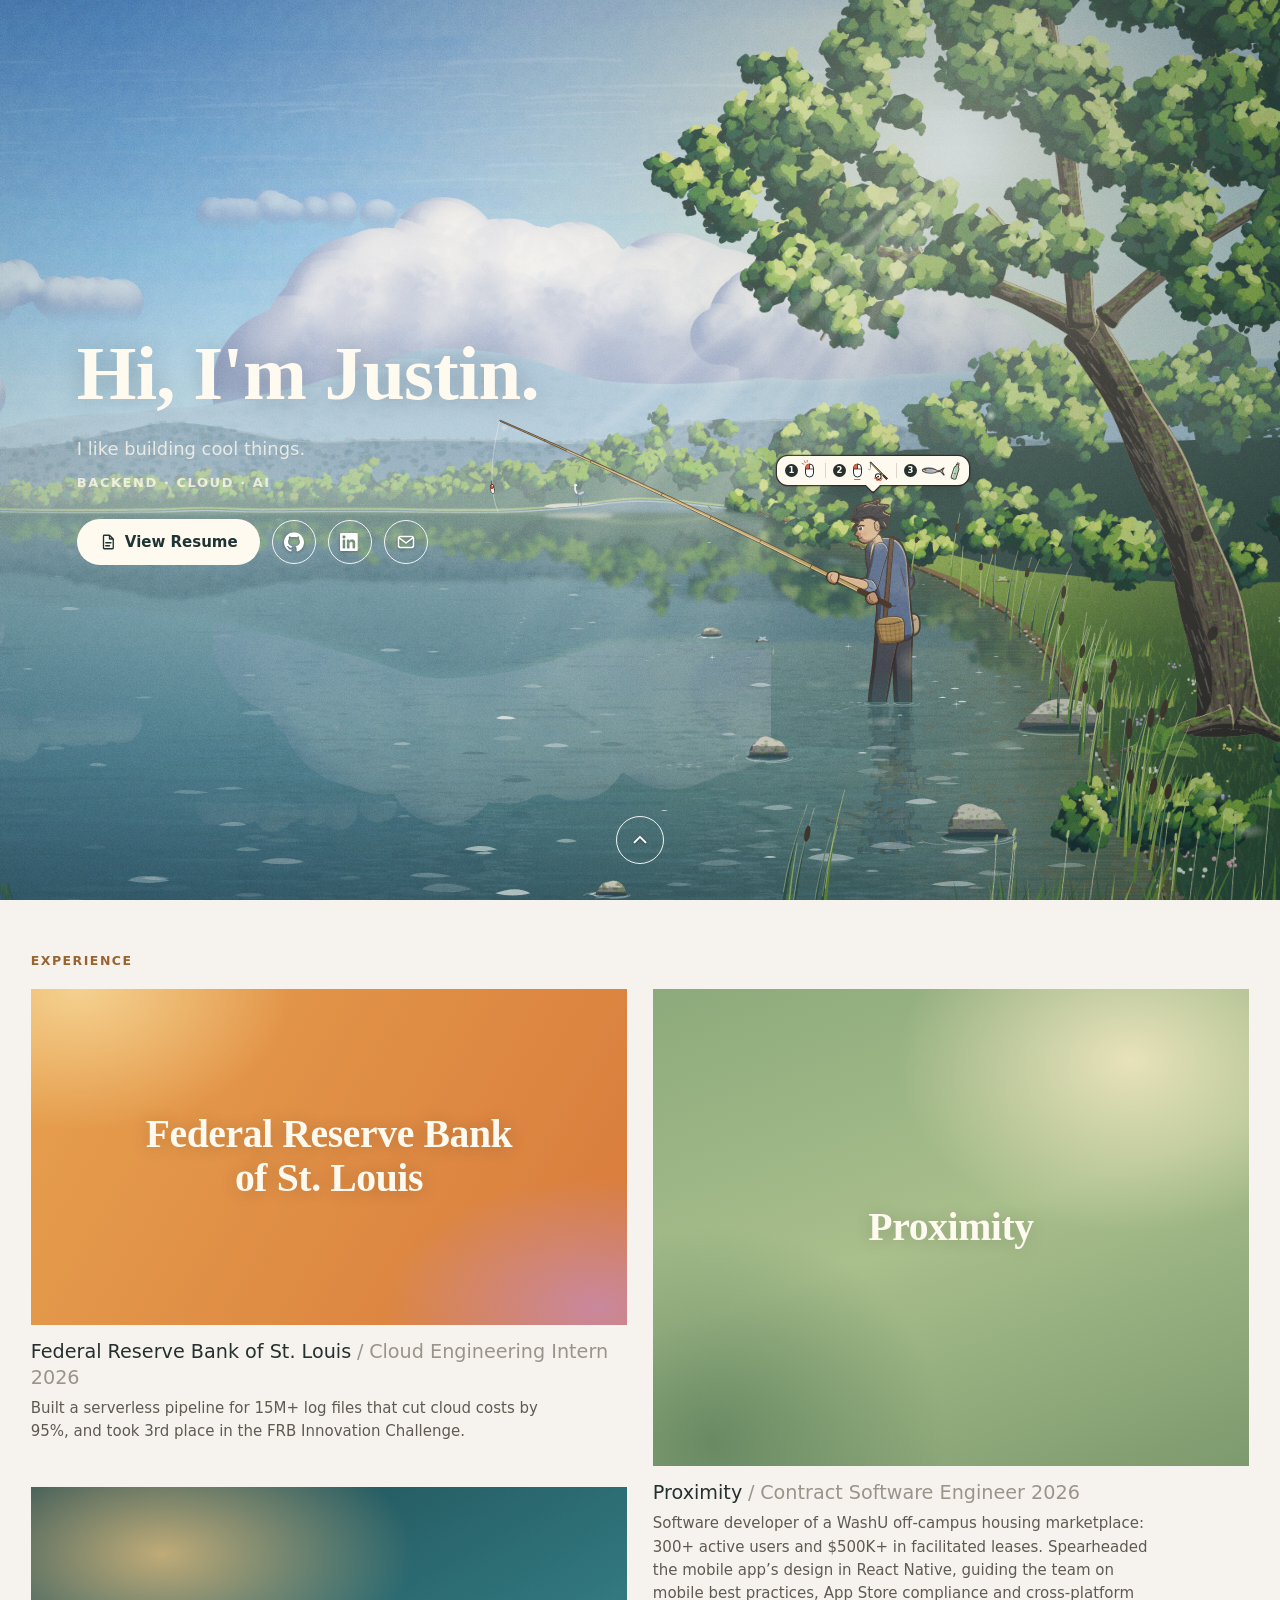
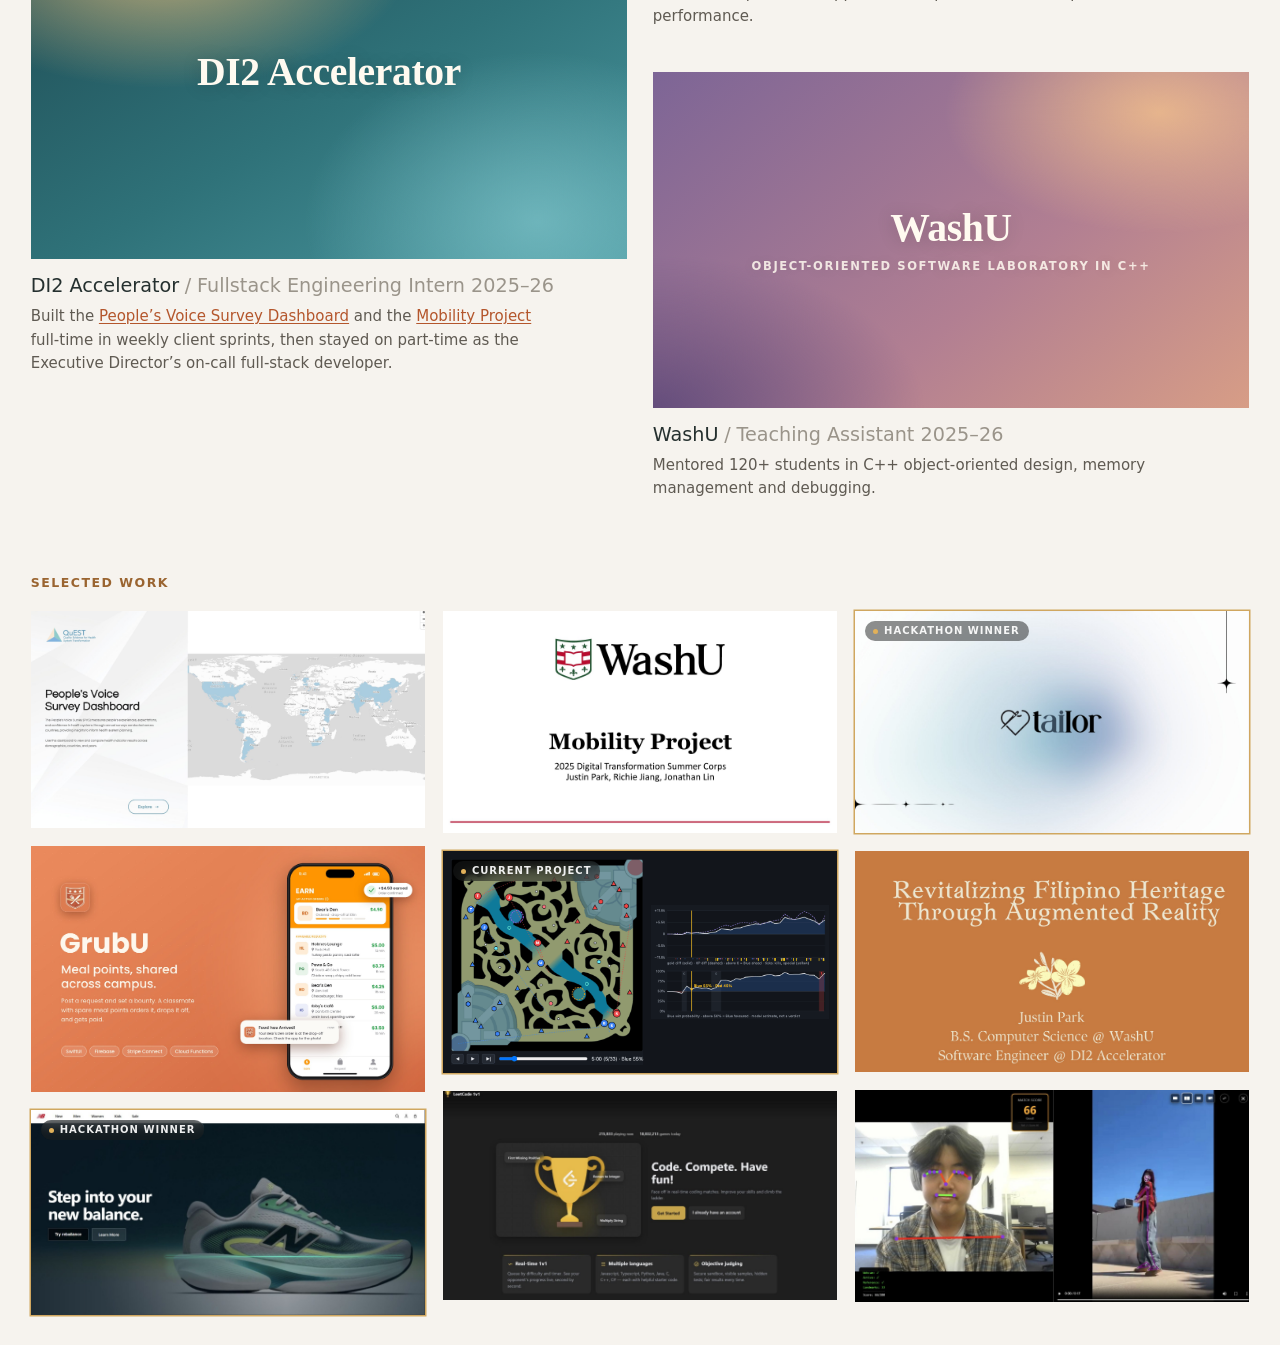
==== commit 8353bf0a: "Retitle site to junjpark and add fishing-rod favicon" ====
--- a/index.html
+++ b/index.html
@@ -3,7 +3,10 @@
 <head>
 <meta charset="utf-8">
 <meta name="viewport" content="width=device-width, initial-scale=1">
-<title>Justin — Portfolio</title>
+<link rel="icon" href="favicon.svg" type="image/svg+xml">
+<link rel="icon" href="favicon-32.png" sizes="32x32" type="image/png">
+<link rel="apple-touch-icon" href="apple-touch-icon.png">
+<title>junjpark</title>
 <style>
   :root { --ink: #fffaf0; --muted: rgba(255,250,240,.78); }
   * { box-sizing: border-box; }
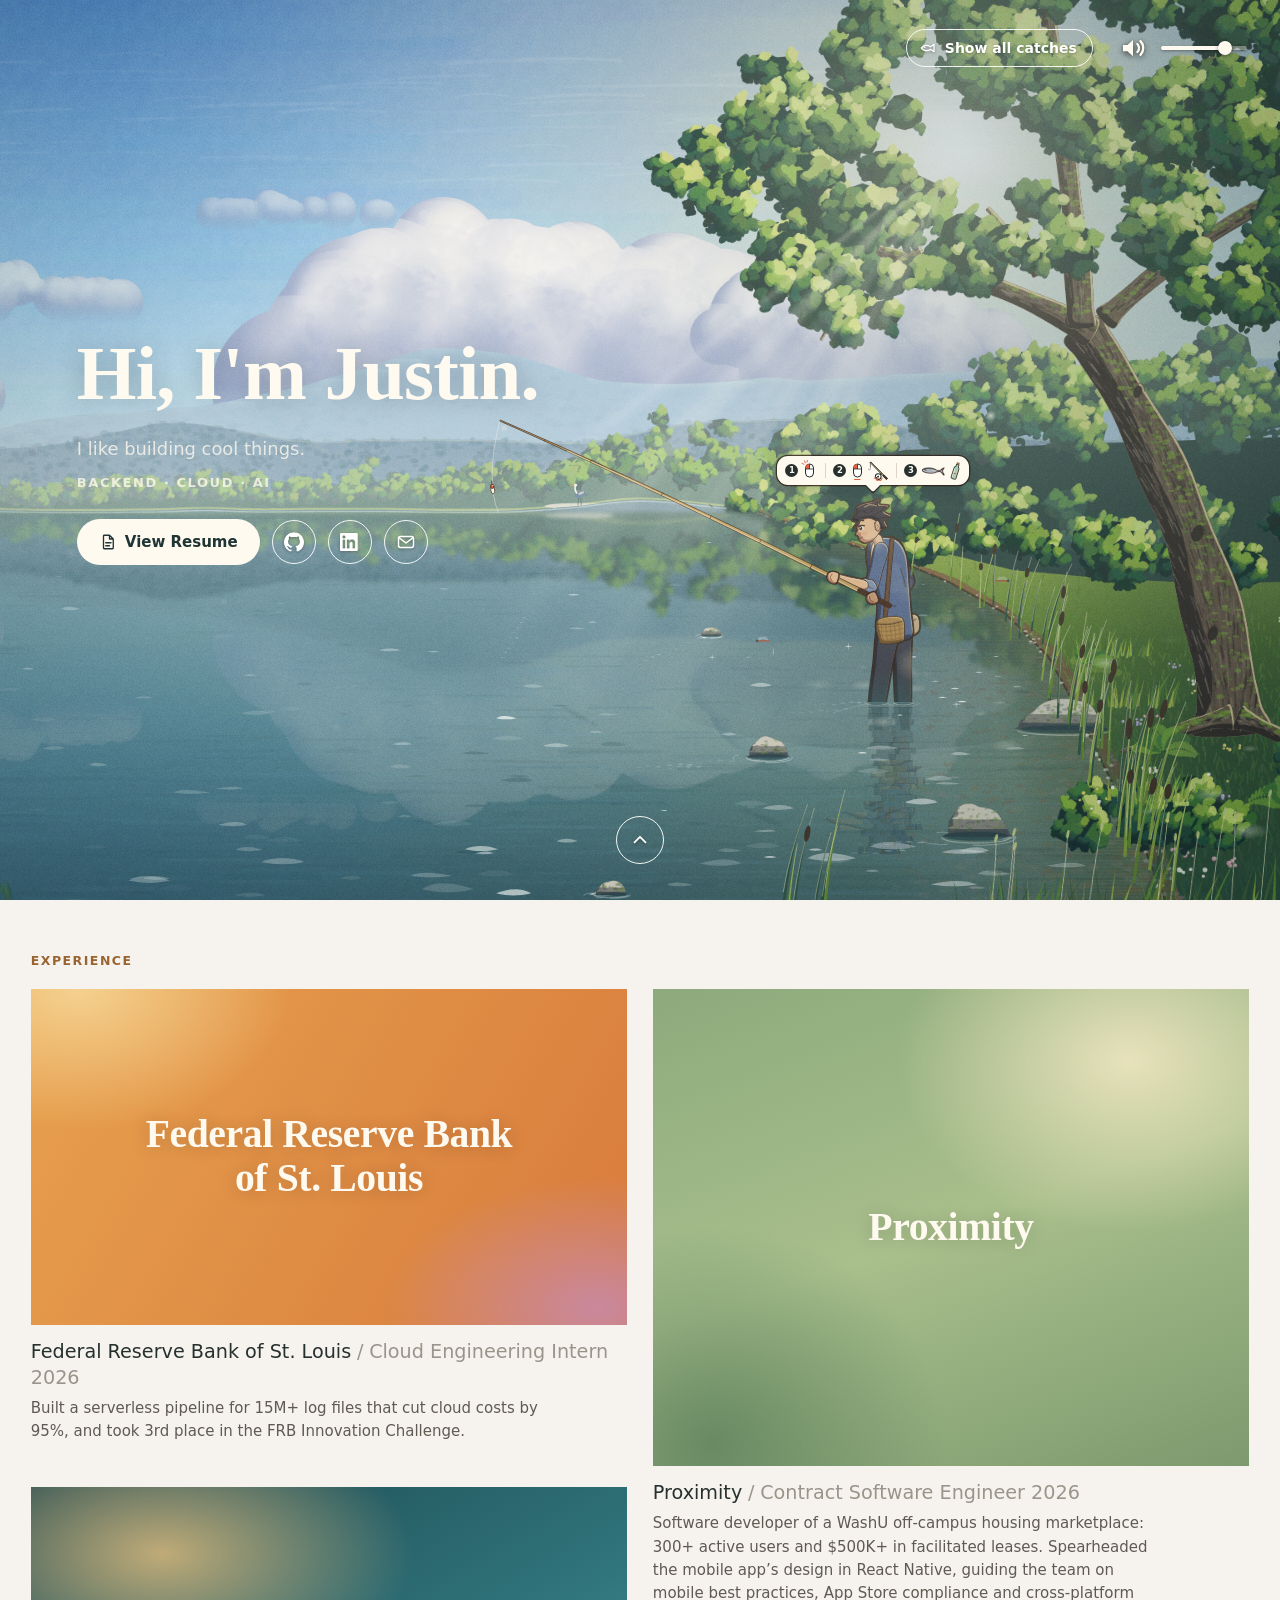
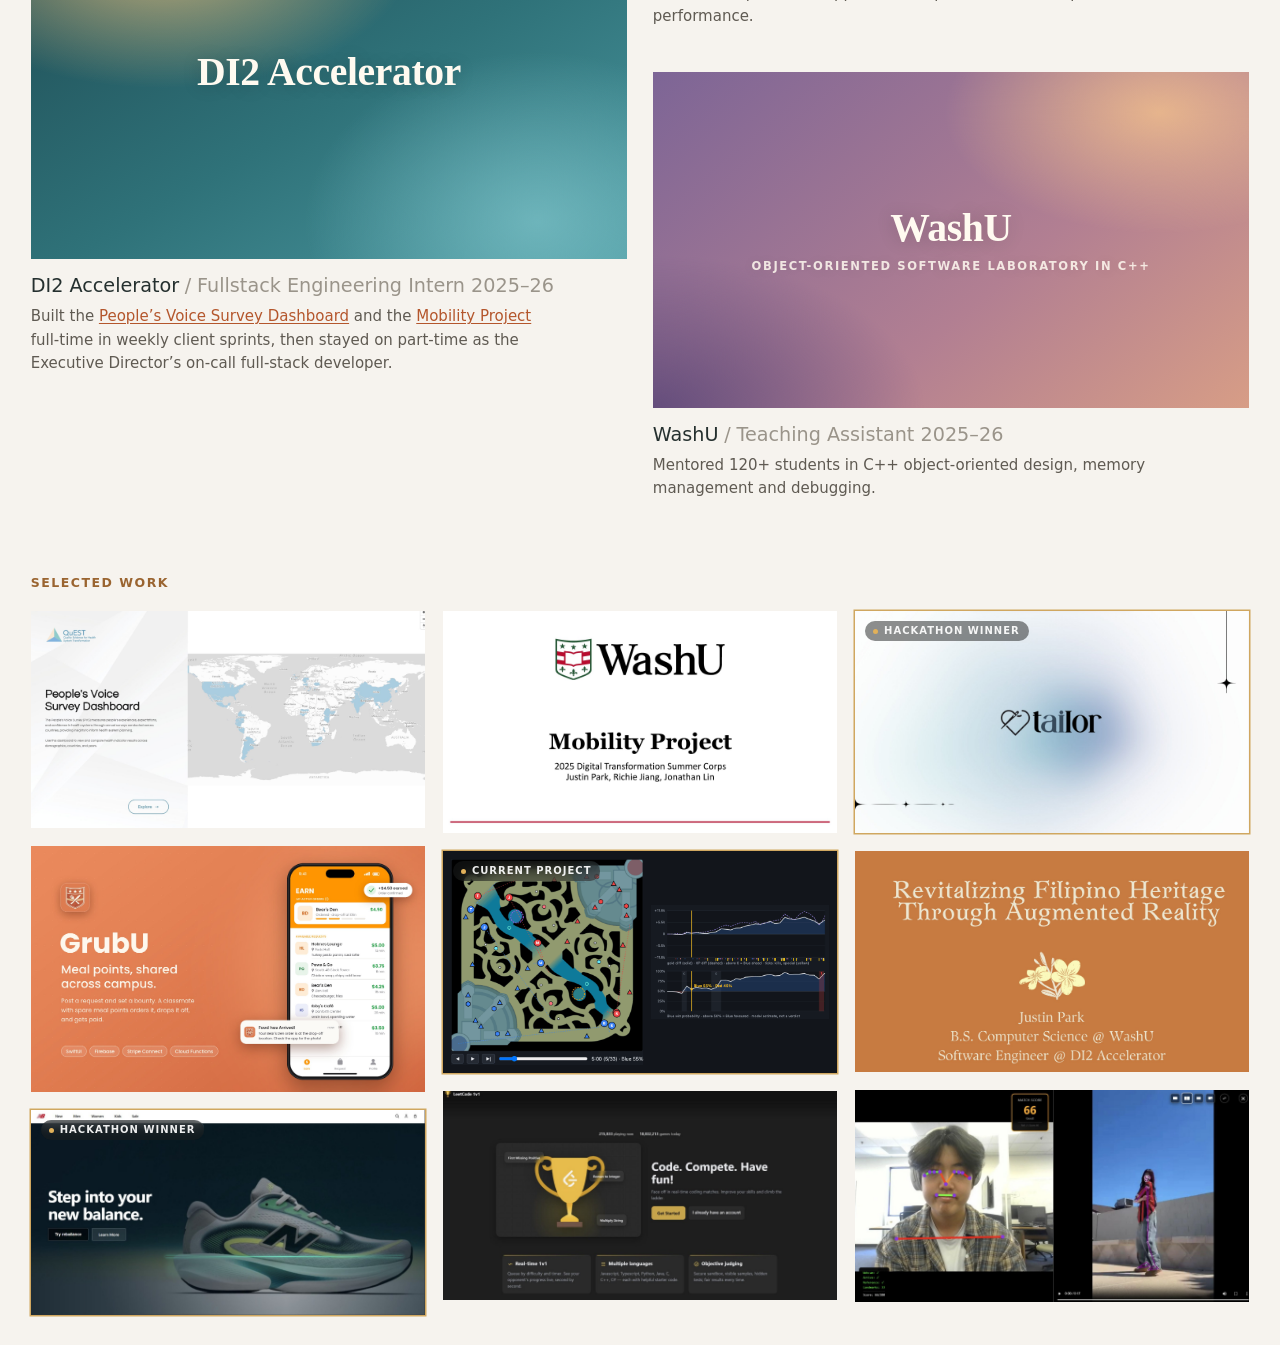
==== commit 11d29674: "River Fisher: fish-on mode, sound effects, catch viewer and scene fixes Game - A bite hooks itself: " ====
--- a/index.html
+++ b/index.html
@@ -31,6 +31,48 @@
   .icon-btn:hover { background: rgba(255,255,255,.14); -webkit-backdrop-filter: blur(10px) saturate(1.3); backdrop-filter: blur(10px) saturate(1.3); }
   .cta:focus-visible, .icon-btn:focus-visible { outline: 2px solid #fff; outline-offset: 3px; }
   .icon-btn .logo { display: block; filter: drop-shadow(0 1px 1.5px rgba(0,0,0,.3)); }
+  /* top-right of the hero: "show all catches" + the sound icon and volume slider (plain icons with a drop shadow, no rings) */
+  .hero { position: relative; }
+  .scene-tools { position: absolute; top: clamp(14px, 2.4vw, 28px); right: clamp(14px, 2.6vw, 34px); z-index: 3; display: flex; align-items: center; gap: clamp(12px, 1.6vw, 20px);
+    transition: opacity .25s ease, visibility .25s; }
+  .catches-btn { display: inline-flex; align-items: center; gap: 8px; height: 38px; padding: 0 15px 0 12px; border: 1.5px solid rgba(255,255,255,.9); border-radius: 999px;
+    background: transparent; color: #fff; font: 600 14px/1 ui-sans-serif, system-ui, sans-serif; cursor: pointer; text-shadow: 0 1px 3px rgba(0,0,0,.35);
+    transition: background-color .25s ease, backdrop-filter .25s ease, -webkit-backdrop-filter .25s ease; }
+  .catches-btn svg { filter: drop-shadow(0 1px 1.5px rgba(0,0,0,.35)); }
+  .catches-btn:hover { background: rgba(255,255,255,.14); -webkit-backdrop-filter: blur(10px) saturate(1.3); backdrop-filter: blur(10px) saturate(1.3); }
+  .sound { display: flex; align-items: center; gap: 8px; }
+  .sound-btn { display: grid; place-items: center; width: 40px; height: 40px; padding: 0; border: 0; background: none; color: #fffaf0; cursor: pointer; }
+  .sound-btn svg { display: block; width: 30px; height: 30px; filter: drop-shadow(0 2px 3px rgba(0,0,0,.45)) drop-shadow(0 0 1px rgba(0,0,0,.3)); transition: transform .15s ease; }
+  .sound-btn:hover svg { transform: scale(1.08); }
+  .sound-btn .off, .sound-btn[aria-pressed="false"] .on { display: none; }
+  .sound-btn[aria-pressed="false"] .off { display: block; }
+  .sound input[type="range"] { -webkit-appearance: none; appearance: none; width: 86px; height: 22px; background: transparent; cursor: pointer; margin: 0; }
+  .sound input[type="range"]::-webkit-slider-runnable-track { height: 4px; border-radius: 99px; background: linear-gradient(to right, #fffaf0 var(--v, 80%), rgba(255,250,240,.35) var(--v, 80%)); box-shadow: 0 1px 3px rgba(0,0,0,.35); }
+  .sound input[type="range"]::-moz-range-track { height: 4px; border-radius: 99px; background: rgba(255,250,240,.35); box-shadow: 0 1px 3px rgba(0,0,0,.35); }
+  .sound input[type="range"]::-moz-range-progress { height: 4px; border-radius: 99px; background: #fffaf0; }
+  .sound input[type="range"]::-webkit-slider-thumb { -webkit-appearance: none; width: 14px; height: 14px; margin-top: -5px; border-radius: 50%; background: #fffaf0; box-shadow: 0 1px 4px rgba(0,0,0,.45); }
+  .sound input[type="range"]::-moz-range-thumb { width: 14px; height: 14px; border: 0; border-radius: 50%; background: #fffaf0; box-shadow: 0 1px 4px rgba(0,0,0,.45); }
+  .scene-tools :focus-visible { outline: 2px solid #fff; outline-offset: 3px; border-radius: 999px; }
+  html.rf-focus .scene-tools { opacity: 0; visibility: hidden; pointer-events: none; }
+  @media (max-width: 720px) { .catches-btn { height: 34px; padding: 0 12px 0 10px; font-size: 13px; } .sound input[type="range"] { width: 60px; } }
+  /* every catch, one at a time, styled like the in-scene fact card */
+  .catch-dialog { width: min(420px, calc(100vw - 32px)); padding: 0; border: 0; background: transparent; overflow: visible; color: #25302f; }
+  .catch-dialog::backdrop { background: rgba(16, 32, 34, .45); -webkit-backdrop-filter: blur(2px); backdrop-filter: blur(2px); }
+  .catch-card { position: relative; background: #fffaf0; border-radius: 16px 18px 14px 18px; padding: 20px 22px 16px; box-shadow: 0 0 0 1.6px rgba(46,30,24,.8), 0 18px 44px rgba(16,36,40,.35);
+    font: 15px/1.55 ui-sans-serif, system-ui, -apple-system, "Segoe UI", sans-serif; transform: rotate(-.8deg); }
+  .catch-card .art { display: grid; place-items: center; height: 120px; margin: 0 0 10px; }
+  .catch-card .kick { display: block; font: 700 11.5px/1.2 ui-sans-serif, system-ui, sans-serif; letter-spacing: .09em; text-transform: uppercase; color: #9a6430; margin: 0 0 6px; }
+  .catch-card .text { margin: 0; min-height: 4.6em; }
+  .catch-card .text a { color: #b4562c; font-weight: 600; text-underline-offset: 2px; }
+  .catch-card .nav { display: flex; align-items: center; justify-content: space-between; gap: 10px; margin-top: 14px; }
+  .catch-card .nav button { font: 600 13px/1 ui-sans-serif, system-ui, sans-serif; border-radius: 999px; padding: 8px 14px; cursor: pointer; }
+  .catch-card .prev { background: transparent; color: #25302f; border: 0; box-shadow: inset 0 0 0 1.4px rgba(46,30,24,.8); }
+  .catch-card .next { background: #25302f; color: #fffaf0; border: 0; }
+  .catch-card .dots { display: flex; gap: 6px; }
+  .catch-card .dots i { width: 7px; height: 7px; border-radius: 50%; background: rgba(46,30,24,.2); }
+  .catch-card .dots i.on { background: #25302f; }
+  .catch-card .close { position: absolute; top: 8px; right: 10px; width: 30px; height: 30px; border: 0; background: none; color: #5f5a52; font: 400 22px/1 ui-sans-serif, system-ui, sans-serif; cursor: pointer; }
+  .catch-card button:focus-visible { outline: 2px solid #9a6430; outline-offset: 2px; }
   body.dark-text { --ink: #142628; --muted: rgba(20,38,40,.78); }
   body.dark-text h1 { text-shadow: 0 1px 24px rgba(255,250,235,.35); }
   body.dark-text .cta { background: #142628; color: #fffaf0; }
@@ -85,6 +127,9 @@
   .xp-frb  { background: radial-gradient(60% 70% at 8% 0%, rgba(246, 214, 150, .9), transparent 60%), radial-gradient(55% 60% at 95% 95%, rgba(196, 140, 190, .75), transparent 65%), linear-gradient(120deg, #e7a14e, #d87a3c); }
   .xp-prox { background: radial-gradient(65% 60% at 80% 15%, rgba(244, 233, 196, .85), transparent 60%), radial-gradient(60% 70% at 10% 95%, rgba(92, 128, 92, .8), transparent 65%), linear-gradient(160deg, #8daa7c, #a9bf8c 50%, #7d9a6e); }
   .xp-tch  { background: radial-gradient(60% 60% at 85% 12%, rgba(240, 190, 140, .85), transparent 60%), radial-gradient(70% 70% at 0% 100%, rgba(90, 70, 120, .85), transparent 65%), linear-gradient(140deg, #7d6596, #b27f92 60%, #d79d86); }
+  /* "fish on!": while a fish is hooked the scene takes over (river-fisher.js sets html.rf-focus and holds the scroll) */
+  .hero-copy, .below { transition: opacity .25s ease, visibility .25s; }
+  html.rf-focus .hero-copy, html.rf-focus .below, html.rf-focus .to-top { opacity: 0; visibility: hidden; pointer-events: none; }
   @media (max-width: 720px) {
     .hero { align-items: flex-end; padding-bottom: 14vh; background: linear-gradient(to top, rgba(18,36,38,.55), rgba(18,36,38,0) 55%); }
     .hero-copy { max-width: 100%; }
@@ -98,6 +143,19 @@
 <canvas id="river" aria-hidden="true"></canvas>
 <main>
   <section class="hero">
+    <div class="scene-tools">
+      <button class="catches-btn" id="catches-btn" type="button" aria-haspopup="dialog" title="Show all catches">
+        <svg viewBox="0 0 24 24" width="18" height="18" aria-hidden="true"><path d="M3 12c3.2-4.2 8.6-4.6 12.6-1.6L20 7v10l-4.4-3.4C11.6 16.6 6.2 16.2 3 12Z" fill="none" stroke="currentColor" stroke-width="1.7" stroke-linejoin="round"/><circle cx="7.4" cy="11.2" r="1.1" fill="currentColor"/></svg>
+        <span>Show all catches</span>
+      </button>
+      <div class="sound">
+        <button class="sound-btn" id="sound-btn" type="button" aria-pressed="true" aria-label="Sound" title="Sound on">
+          <svg class="on" viewBox="0 0 24 24" aria-hidden="true"><path d="M4 9.5h3.5L12 5.5v13l-4.5-4H4z" fill="currentColor"/><path d="M15.5 8.8a4.5 4.5 0 0 1 0 6.4M18 6.5a8 8 0 0 1 0 11" fill="none" stroke="currentColor" stroke-width="1.9" stroke-linecap="round"/></svg>
+          <svg class="off" viewBox="0 0 24 24" aria-hidden="true"><path d="M4 9.5h3.5L12 5.5v13l-4.5-4H4z" fill="currentColor"/><path d="M16 9.5l5 5M21 9.5l-5 5" fill="none" stroke="currentColor" stroke-width="1.9" stroke-linecap="round"/></svg>
+        </button>
+        <input type="range" id="volume" min="0" max="100" step="1" value="80" aria-label="Volume">
+      </div>
+    </div>
     <div class="hero-copy">
       <h1>Hi, I'm Justin.</h1>
       <p class="lede">I like building cool things.</p>
@@ -151,6 +209,19 @@
     <div class="board" id="board"></div>
   </section>
 </main>
+<dialog class="catch-dialog" id="catch-dialog" aria-label="All catches" data-rf-ignore>
+  <div class="catch-card">
+    <button class="close" type="button" aria-label="Close">×</button>
+    <div class="art" aria-hidden="true"></div>
+    <span class="kick"></span>
+    <p class="text" aria-live="polite"></p>
+    <div class="nav">
+      <button class="prev" type="button">← Previous</button>
+      <div class="dots" aria-hidden="true"></div>
+      <button class="next" type="button">Next →</button>
+    </div>
+  </div>
+</dialog>
 <button class="to-top" id="to-top" type="button" aria-label="See my work">
         <svg viewBox="0 0 24 24" width="22" height="22" aria-hidden="true"><path d="M6 14.5 12 8.5l6 6" fill="none" stroke="currentColor" stroke-width="2" stroke-linecap="round" stroke-linejoin="round"/></svg>
       </button>
@@ -159,21 +230,90 @@
 <script>
   // Your fun facts: every fact is caught once (in shuffled order) before any repeats.
   // Each fact is one appearance of its catch.
-  RiverFisher.init(document.getElementById('river'), {
-    facts: {
+  // sound on by default; the speaker icon mutes it and the slider sets the level (both remembered in this browser)
+  let muted = false, volume = 0.8;
+  try { muted = localStorage.getItem('rf-muted') === '1'; const v = parseFloat(localStorage.getItem('rf-volume')); if (v >= 0 && v <= 1) volume = v; } catch (e) {}
+  const FACTS = {
       fish: [],   // no plain fish: every catch is one of the treasures below
       jjajangmyeon: ['Jjajangmyeon is my favorite food, both to eat and to cook!'],
       bottle: ["I'm working on a food blog: recipe ideas, a food diary and more. Coming soon!"],
-      viola: ["I played the viola for over 10 years, and my favorite piece I've played is the Debussy String Quartet!"],
+      viola: [{ text: "I played the viola for over 10 years, and my favorite piece I've played is the Debussy String Quartet! Watch my performance from high school!", linkText: 'Watch my performance from high school!', link: 'https://youtu.be/ywGgqLVlB9g' }],
       overwatch: ['I used to play Overwatch semi-professionally, ranking in the top 50 players in the US!'],
       tinikling: [{ text: 'I took a leap of faith and joined Tinikling last year, and it was my best decision in college! Watch us perform here.', linkText: 'Watch us perform here', link: 'https://www.youtube.com/watch?v=qcwGhEe47U8' }],
       hongkong: ["I'm currently studying AI/ML abroad in Hong Kong at HKUST!"],
-    },
-    // extra catches drawn from an image file (only appear once the file exists)
-    catchImages: {
-      overwatch: { src: 'catches/overwatch.svg', label: 'an Overwatch emblem', size: 36 },
+  };
+  // extra catches drawn from an image file (only appear once the file exists)
+  const CATCH_IMAGES = {
+    overwatch: { src: 'catches/overwatch.svg', label: 'an Overwatch emblem', size: 36 },
+  };
+  RiverFisher.init(document.getElementById('river'), {
+    muted, volume, facts: FACTS, catchImages: CATCH_IMAGES,
+    // sound files (played after the visitor's first click; anything missing falls back to the built-in synth)
+    sounds: {
+      nibble: { src: 'sounds/nibbles.m4a', slices: [0.5, 1.1, 1.68], dur: 0.42, vol: 0.45 },   // one little bite per nibble
+      hook: 'sounds/bob-dip.mp3',                  // the fish takes it: the reel game starts
+      cast: { src: 'sounds/cast.m4a', vol: 1.2 },          // the rod swings forward and the line whips out
+      land: 'sounds/float-landing.mp3',            // the float lands on the water
+      fight: { src: 'sounds/fish-fight.m4a', dur: 2, fade: 0.25 },   // loops while the fish fights
+      escape: { src: 'sounds/escape.m4a', dur: 3.25, fade: 0.4, vol: 2 },   // the fish gets away (14 s to the end of the clip)
+      reel: { src: 'sounds/reel-in.m4a', dur: 7, fade: 0.3, vol: 2.4 },   // loops while you hold to reel (quiet recording, boosted)
+      release: { src: 'sounds/reel-release.m4a', fade: 0.2 },   // let go mid-fight: the reel unwinds
+      fling: 'sounds/fling.m4a',                   // he wins: the catch flies up out of the water
+      reveal: { src: 'sounds/catch-and-reveal.mp3', dur: 3.6 },   // he shows the catch off ("tada" rays)
+      basket: 'sounds/put-in-basket.mp3',          // the catch goes into his creel
     },
   });
+  (function soundControls() {
+    const btn = document.getElementById('sound-btn'), range = document.getElementById('volume');
+    const save = () => { try { localStorage.setItem('rf-muted', muted ? '1' : '0'); localStorage.setItem('rf-volume', String(volume)); } catch (e) {} };
+    const show = () => {
+      const off = muted || volume === 0;
+      btn.setAttribute('aria-pressed', off ? 'false' : 'true'); btn.title = off ? 'Sound off' : 'Sound on';
+      range.value = Math.round((muted ? 0 : volume) * 100); range.style.setProperty('--v', range.value + '%');
+    };
+    btn.addEventListener('click', () => {
+      if (muted || volume === 0) { muted = false; if (volume === 0) volume = 0.6; RiverFisher.volume(volume); } else muted = true;
+      RiverFisher.mute(muted); show(); save();
+    });
+    range.addEventListener('input', () => {
+      volume = range.value / 100; muted = volume === 0;
+      RiverFisher.volume(volume); RiverFisher.mute(muted); range.style.setProperty('--v', range.value + '%'); btn.setAttribute('aria-pressed', muted ? 'false' : 'true'); save();
+    });
+    show();
+  })();
+  // "Show all catches": click through every fun fact without fishing for it
+  (function catchViewer() {
+    const dlg = document.getElementById('catch-dialog'), card = dlg.querySelector('.catch-card');
+    const art = card.querySelector('.art'), kick = card.querySelector('.kick'), text = card.querySelector('.text'), dots = card.querySelector('.dots');
+    const list = [];
+    for (const kind of Object.keys(FACTS)) for (const fact of FACTS[kind]) list.push({ kind, fact });
+    const label = (kind) => RiverFisher.labelOf(kind) || (CATCH_IMAGES[kind] && CATCH_IMAGES[kind].label) || kind;
+    dots.innerHTML = list.map(() => '<i></i>').join('');
+    let i = 0;
+    const setText = (f) => {   // a fact is a string, or { text, linkText, link }: the linkText part becomes a link
+      text.textContent = '';
+      const t = typeof f === 'string' ? f : f.text, lt = typeof f === 'object' && f.linkText, at = lt ? t.indexOf(lt) : -1;
+      if (at < 0) { text.textContent = t; return; }
+      const a = document.createElement('a'); a.href = f.link; a.target = '_blank'; a.rel = 'noopener'; a.textContent = lt;
+      text.append(t.slice(0, at), a, t.slice(at + lt.length));
+    };
+    const render = () => {
+      const c = list[i]; art.textContent = '';
+      let pic = RiverFisher.catchArt(c.kind, 112);
+      if (!pic && CATCH_IMAGES[c.kind]) { pic = new Image(); pic.src = CATCH_IMAGES[c.kind].src; pic.alt = ''; pic.width = 88; pic.height = 88; }
+      if (pic) art.append(pic);
+      kick.textContent = 'Catch ' + (i + 1) + ' of ' + list.length + ' · ' + label(c.kind);
+      setText(c.fact);
+      [...dots.children].forEach((d, k) => d.classList.toggle('on', k === i));
+    };
+    const go = (d) => { i = (i + d + list.length) % list.length; render(); };
+    document.getElementById('catches-btn').addEventListener('click', () => { i = 0; render(); dlg.showModal(); card.querySelector('.next').focus(); });
+    card.querySelector('.next').addEventListener('click', () => go(1));
+    card.querySelector('.prev').addEventListener('click', () => go(-1));
+    card.querySelector('.close').addEventListener('click', () => dlg.close());
+    dlg.addEventListener('click', (e) => { if (e.target === dlg) dlg.close(); });   // click outside the card
+    dlg.addEventListener('keydown', (e) => { if (e.key === 'ArrowRight') { e.preventDefault(); go(1); } else if (e.key === 'ArrowLeft') { e.preventDefault(); go(-1); } });
+  })();
   // Selected work: one entry per tile, in reading order (top-left → bottom-right). Add `src` (an image in work/),
   // and optionally a title, kicker, link (`href`: a case study in projects/, or an external URL, which opens in a new tab) and `badge` (highlights the tile with a label).
   // Tiles without an image show as a soft placeholder at the given aspect ratio (w × h) so the layout is visible.
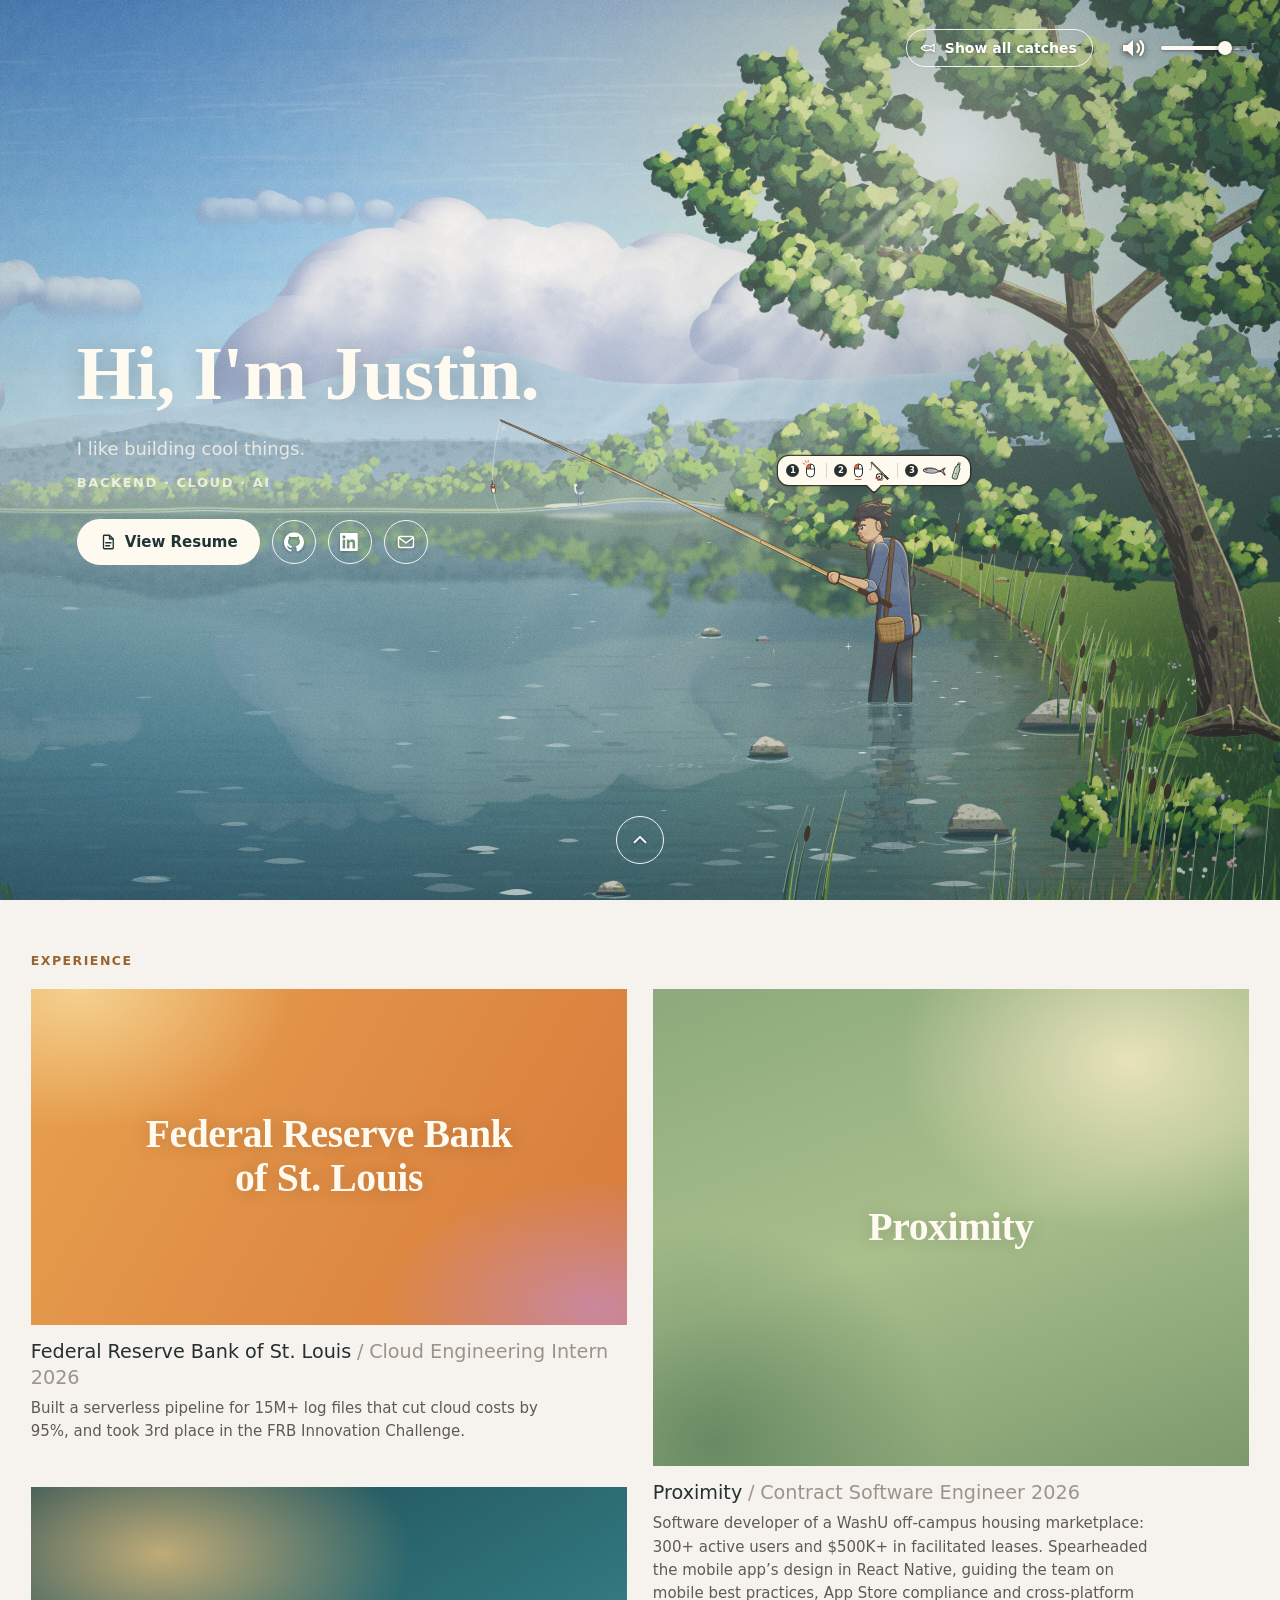
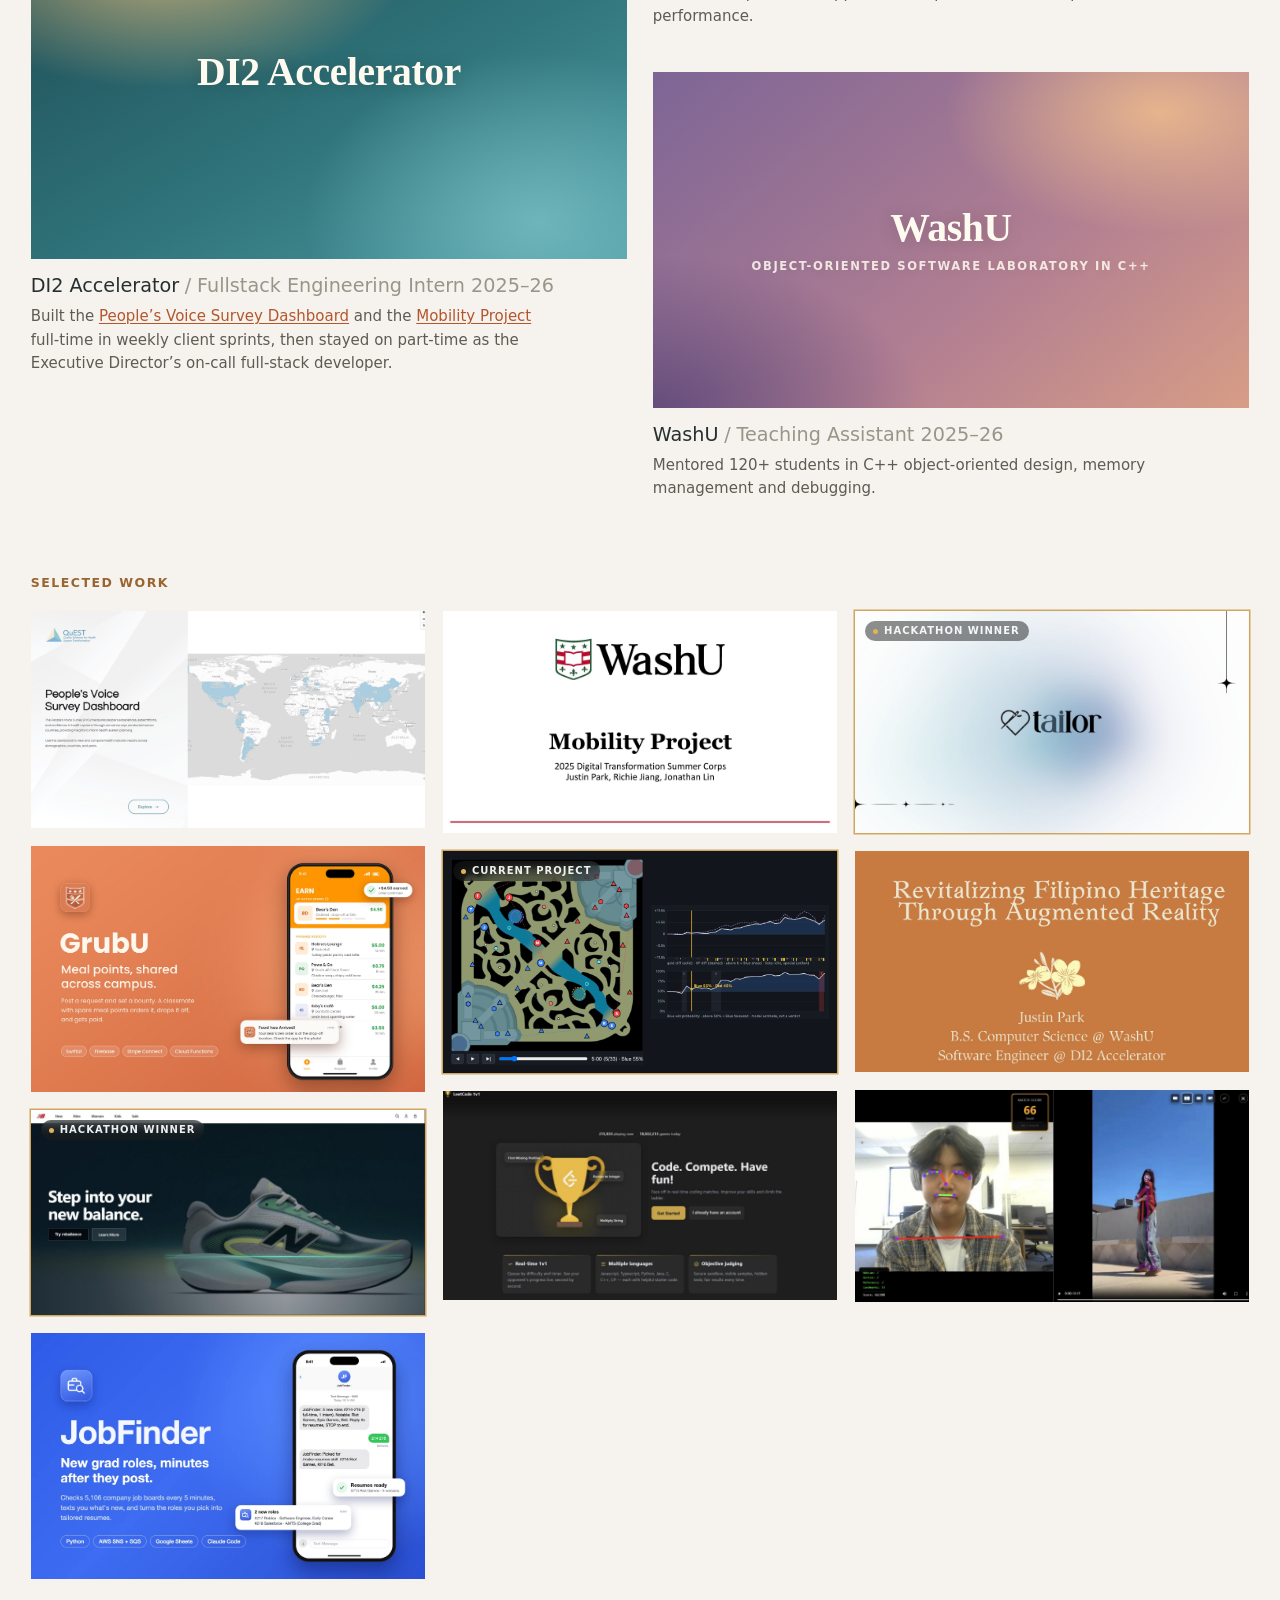
==== commit ed566a8d: "Add JobFinder case study and board tile" ====
--- a/index.html
+++ b/index.html
@@ -327,6 +327,7 @@
     { src: 'work/rebalance.jpg', w: 1688, h: 876, kicker: 'LLM API', title: 'ReBalance', badge: 'Hackathon winner', href: 'projects/rebalance.html' },
     { src: 'work/leetcode-1v1.jpg', w: 1672, h: 888, kicker: 'Web app', title: 'LeetCode 1v1', href: 'projects/leetcode-1v1.html' },
     { src: 'work/cory.jpg', w: 1680, h: 904, kicker: 'Computer vision', title: 'cory', href: 'projects/cory.html' },
+    { src: 'work/job-finder.jpg', w: 2000, h: 1250, kicker: 'Automation · AWS', title: 'JobFinder', href: 'projects/job-finder.html' },
     // e.g. { src: 'work/blue-bee-hill.jpg', w: 1600, h: 1600, kicker: 'Linel', title: 'Blue Bee Hill', href: 'https://…' },
   ];
   (function renderBoard() {
